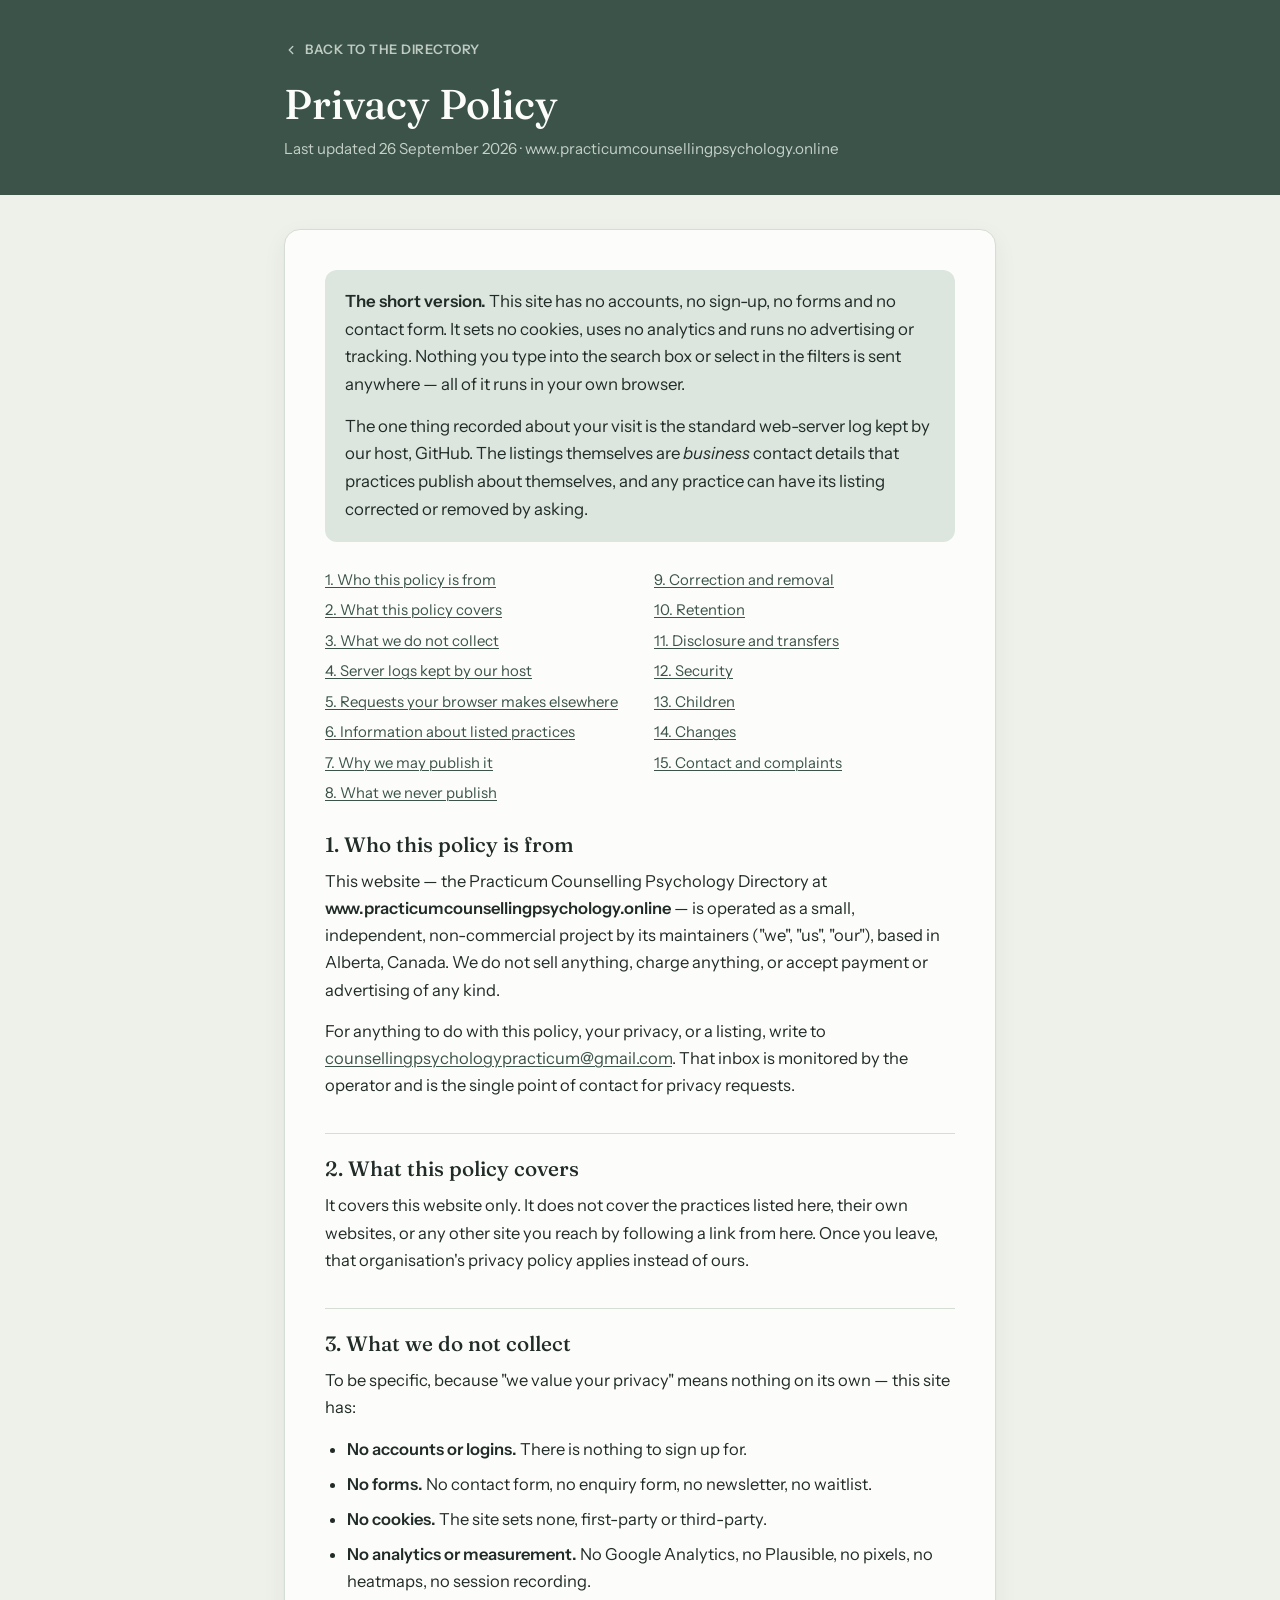
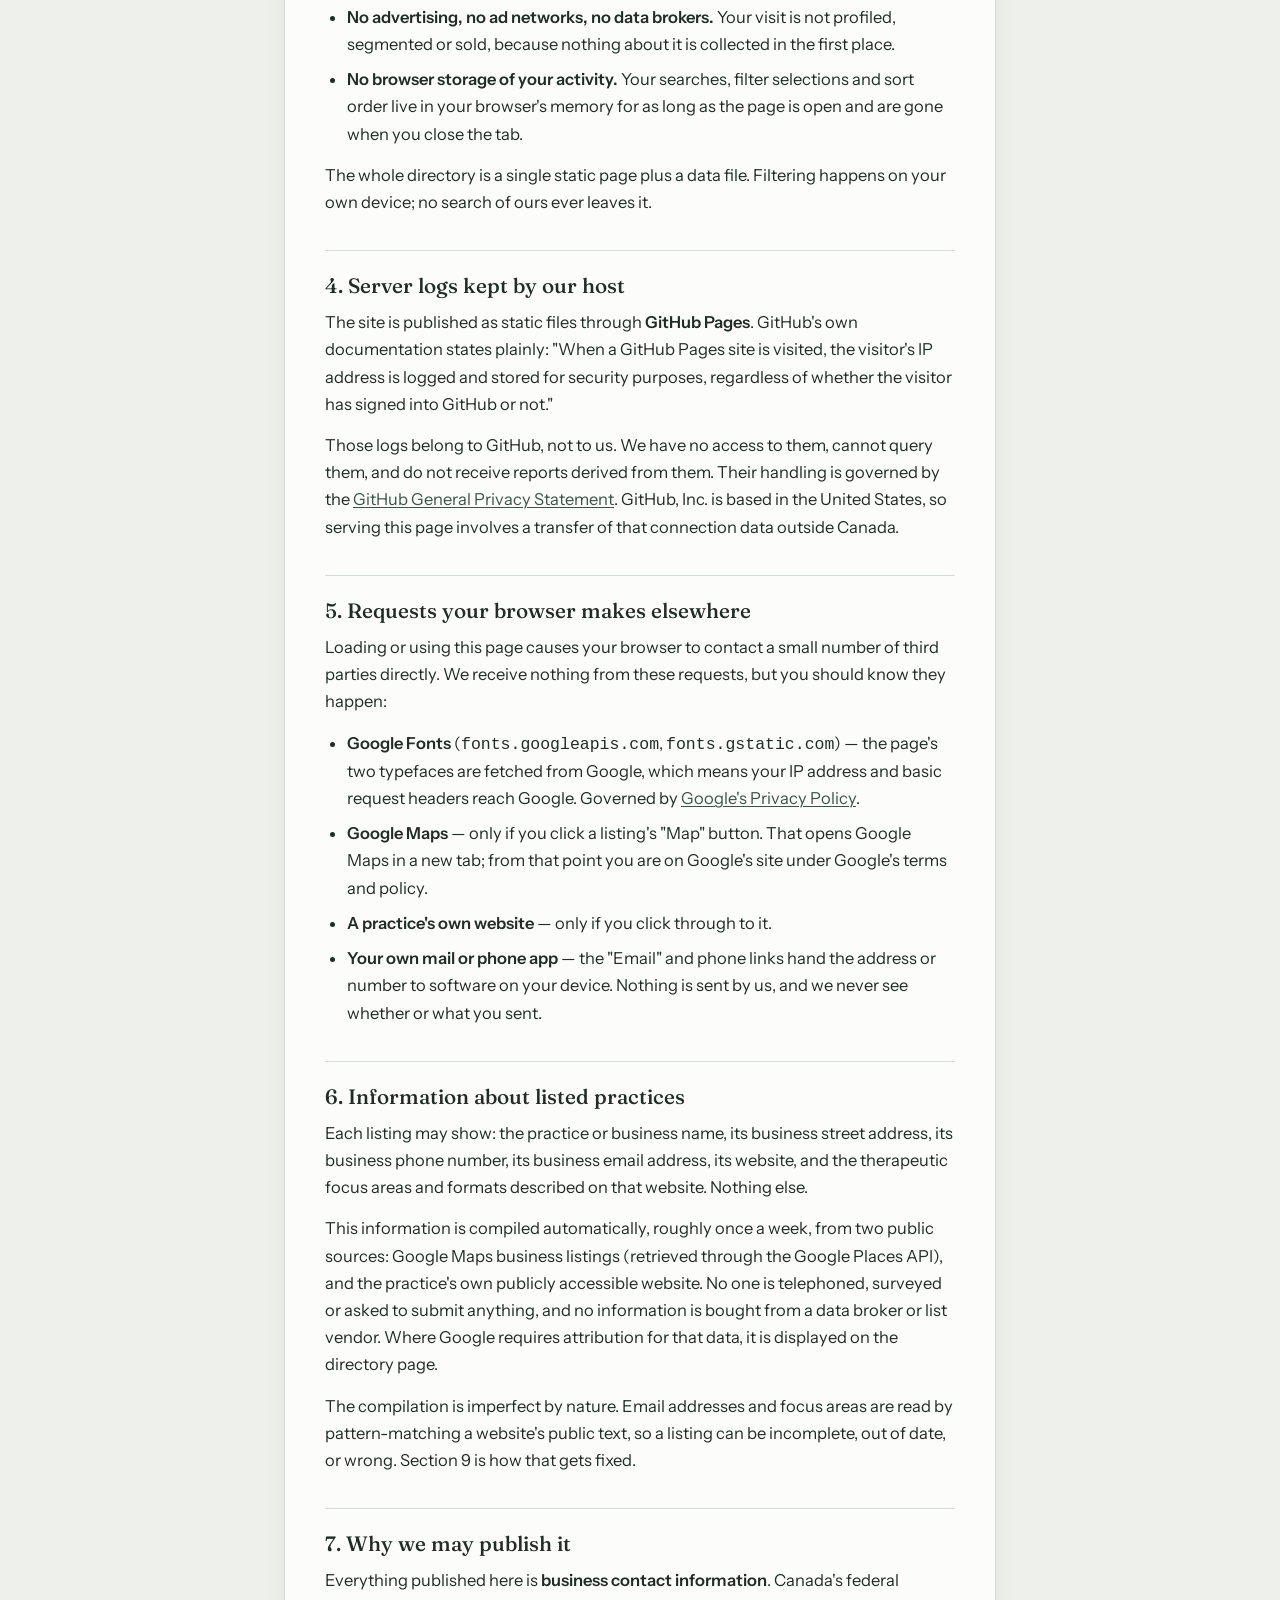
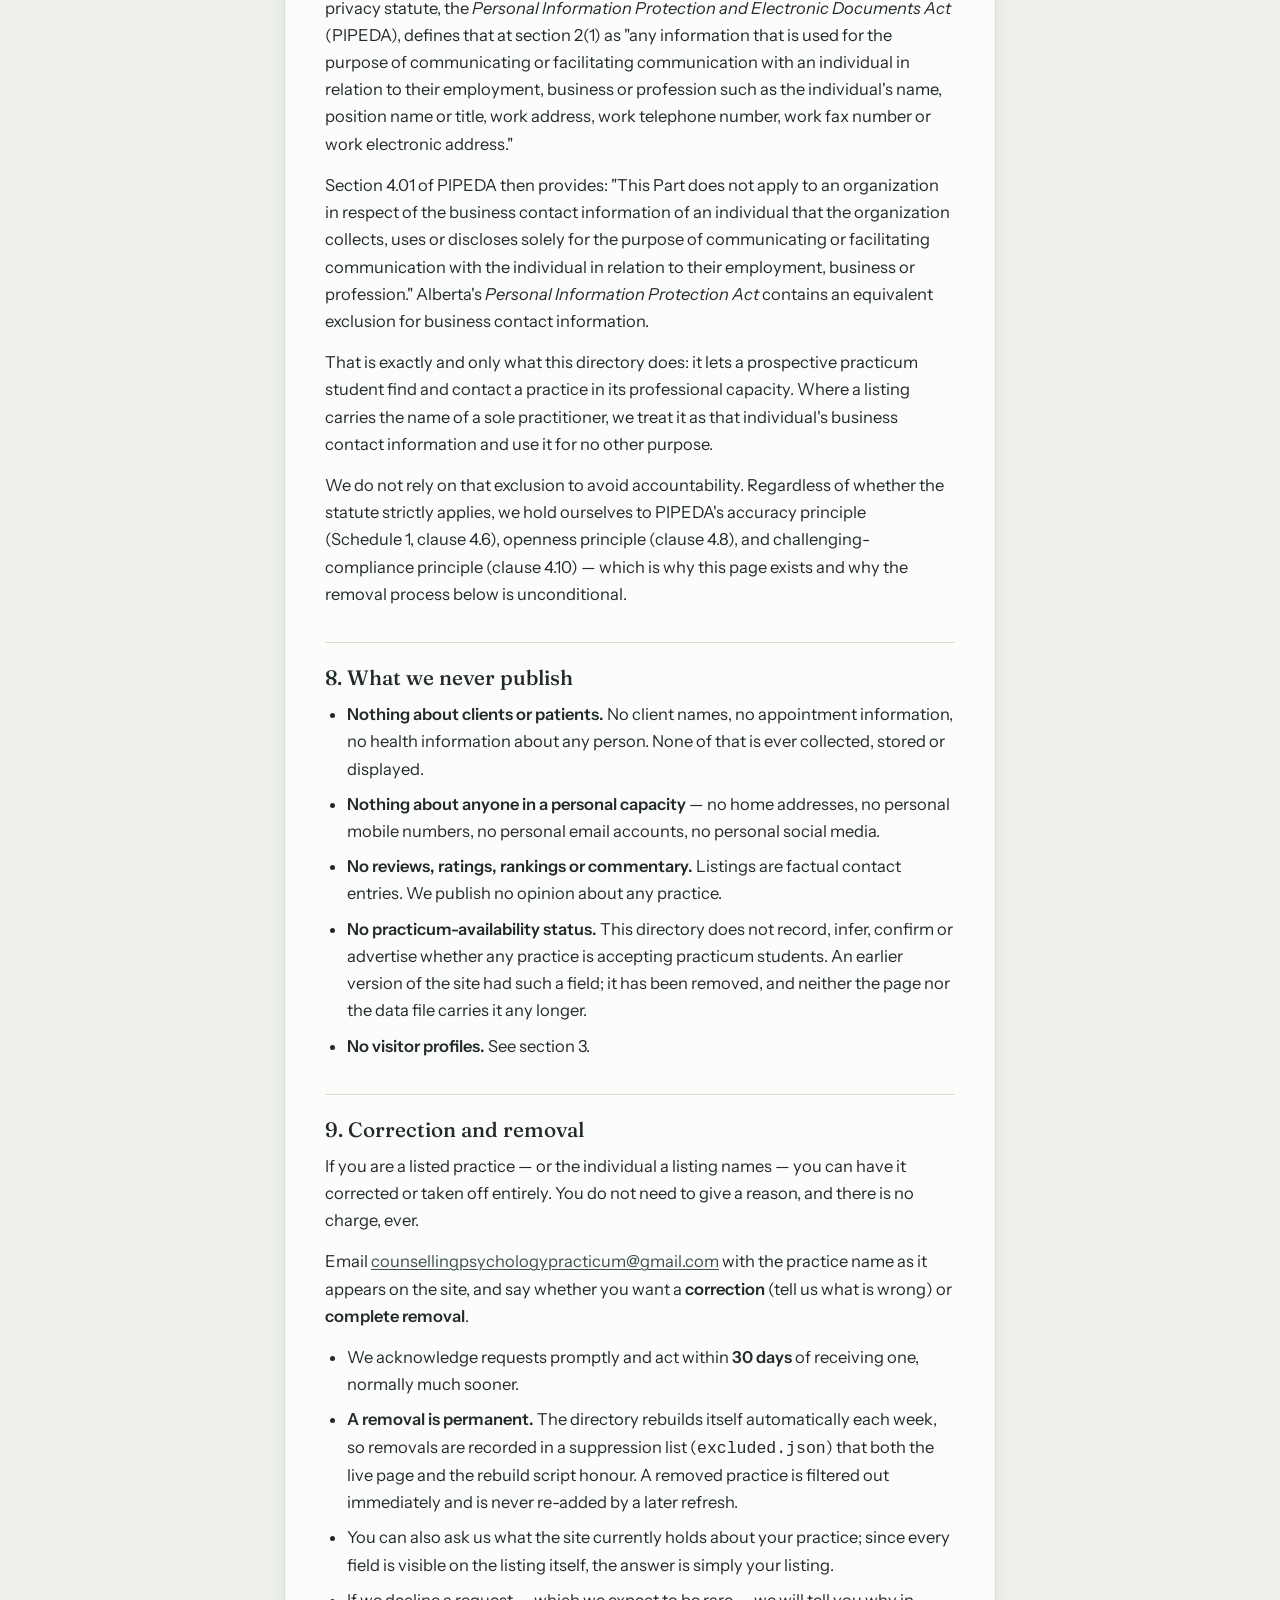
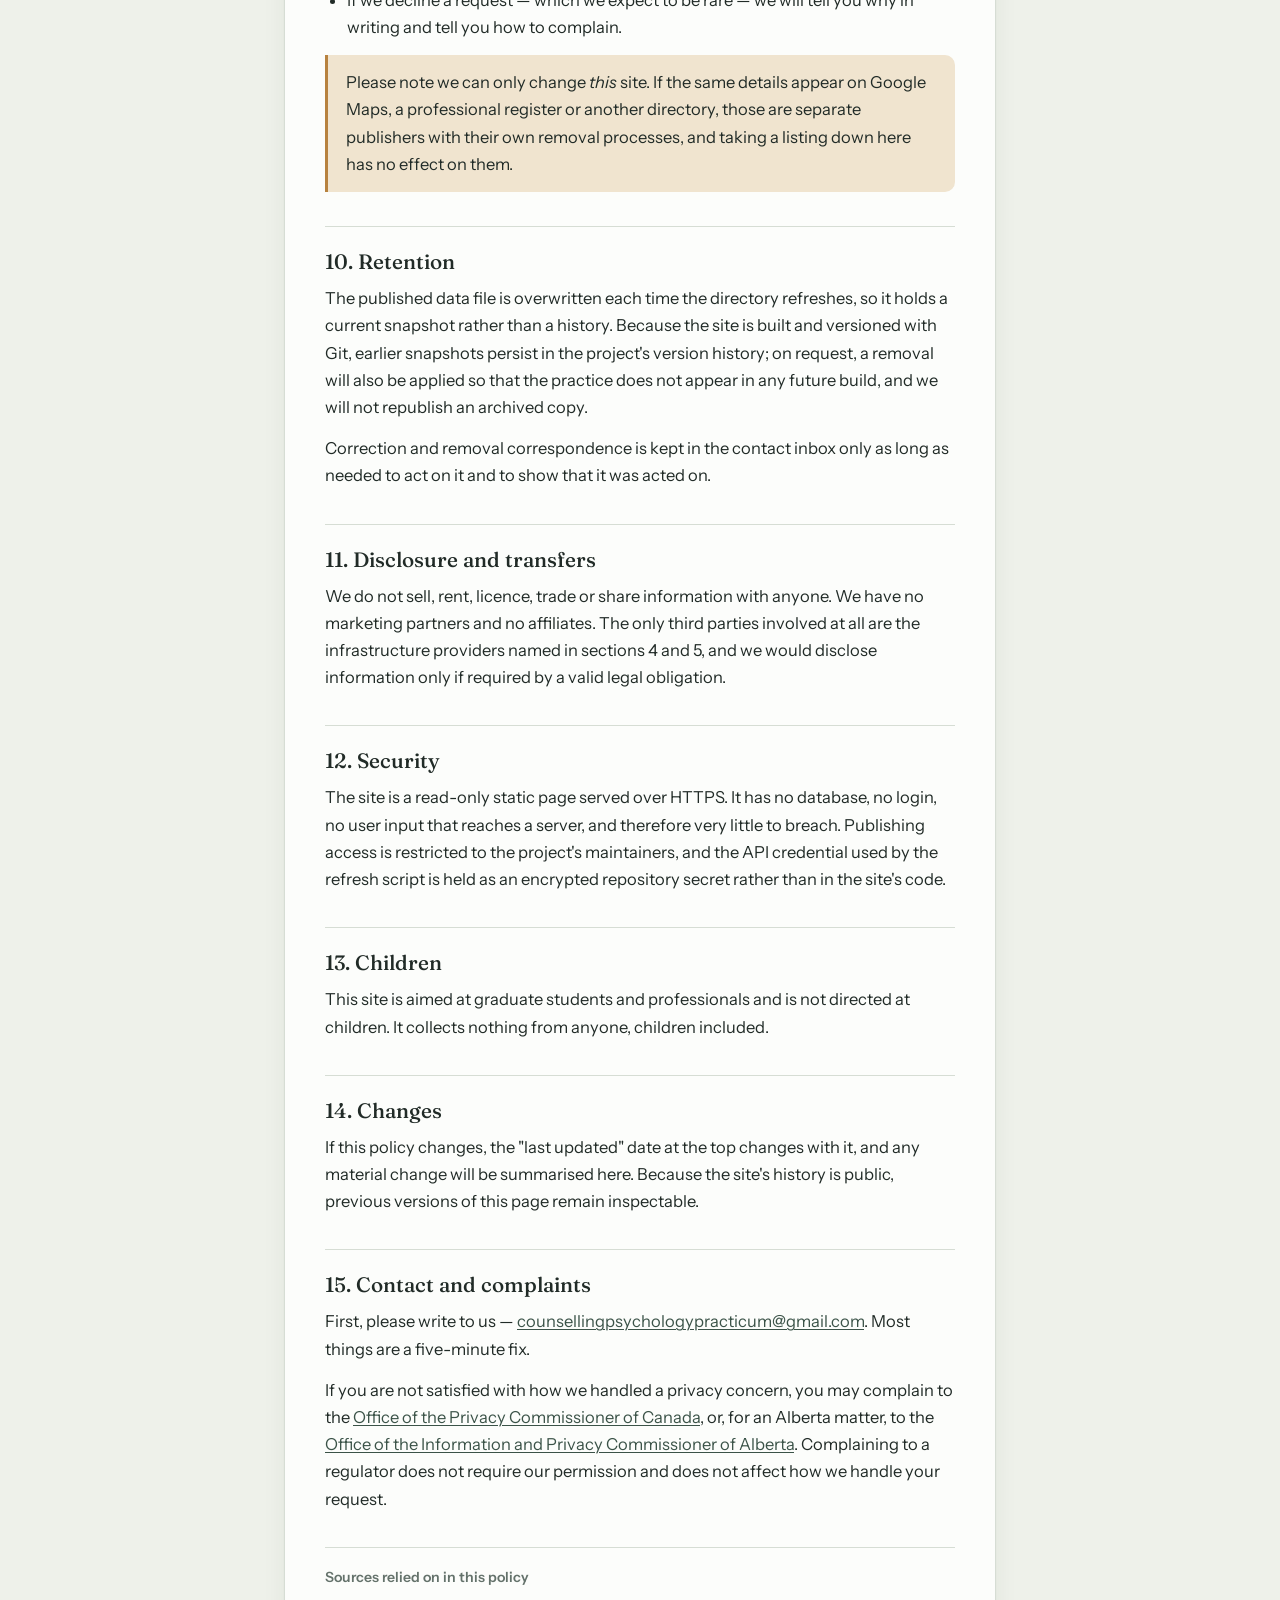
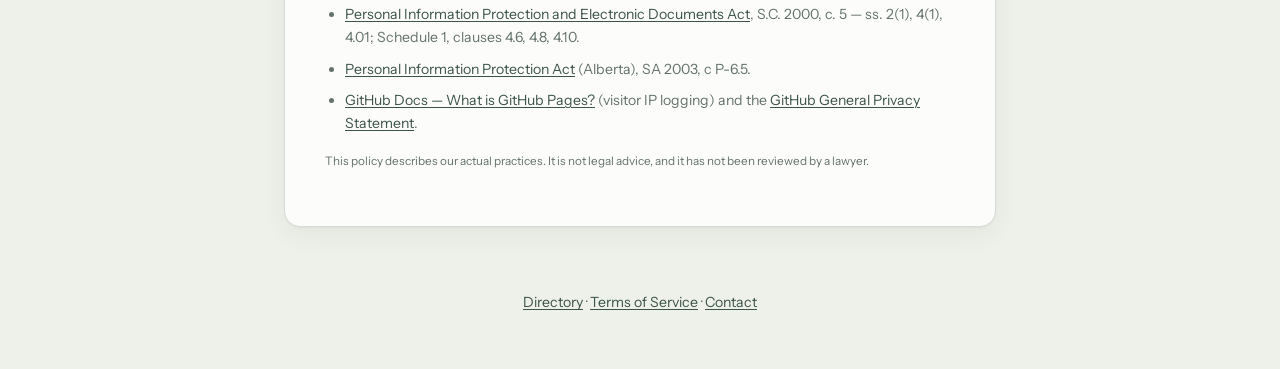
==== privacy.html @ 45e6b7b9 "Add Privacy Policy Covers what the site does not collect (no accounts, cookies, analytics or forms)," ====
<!DOCTYPE html>
<html lang="en">
<head>
<meta charset="UTF-8">
<meta name="viewport" content="width=device-width, initial-scale=1, viewport-fit=cover">
<meta name="theme-color" content="#3B5348">
<meta name="color-scheme" content="light">
<title>Privacy Policy — Practicum Counselling Psychology Directory</title>
<meta name="description" content="How the Practicum Counselling Psychology Directory handles visitor data and the business contact information it publishes.">
<link rel="icon" href="data:image/svg+xml,%3Csvg xmlns='http://www.w3.org/2000/svg' viewBox='0 0 64 64'%3E%3Crect width='64' height='64' rx='14' fill='%233B5348'/%3E%3Cpath d='M32 14s14 11.4 14 22a14 14 0 1 1-28 0c0-10.6 14-22 14-22Z' fill='%23DCE6DF'/%3E%3Ccircle cx='32' cy='36' r='5' fill='%233B5348'/%3E%3C/svg%3E">
<link rel="preconnect" href="https://fonts.googleapis.com">
<link rel="preconnect" href="https://fonts.gstatic.com" crossorigin>
<link href="https://fonts.googleapis.com/css2?family=Fraunces:opsz,wght@9..144,400;9..144,500&family=Instrument+Sans:wght@400;500;600&display=swap" rel="stylesheet">
<link rel="stylesheet" href="legal.css">
</head>
<body>

<header class="doc-head">
  <div class="wrap">
    <a class="back" href="index.html">
      <svg width="14" height="14" viewBox="0 0 24 24" fill="none" stroke="currentColor" stroke-width="2.4" stroke-linecap="round" stroke-linejoin="round"><polyline points="15 18 9 12 15 6"/></svg>
      Back to the directory
    </a>
    <h1>Privacy Policy</h1>
    <p class="sub">Last updated 26 September 2026 · www.practicumcounsellingpsychology.online</p>
  </div>
</header>

<main>
  <div class="wrap">
    <div class="card">

      <div class="lead">
        <p><strong>The short version.</strong> This site has no accounts, no sign-up, no forms and no contact form. It sets no cookies, uses no analytics and runs no advertising or tracking. Nothing you type into the search box or select in the filters is sent anywhere — all of it runs in your own browser.</p>
        <p>The one thing recorded about your visit is the standard web-server log kept by our host, GitHub. The listings themselves are <em>business</em> contact details that practices publish about themselves, and any practice can have its listing corrected or removed by asking.</p>
      </div>

      <ul class="toc">
        <li><a href="#who">1. Who this policy is from</a></li>
        <li><a href="#scope">2. What this policy covers</a></li>
        <li><a href="#novisitor">3. What we do not collect</a></li>
        <li><a href="#logs">4. Server logs kept by our host</a></li>
        <li><a href="#thirdparty">5. Requests your browser makes elsewhere</a></li>
        <li><a href="#listings">6. Information about listed practices</a></li>
        <li><a href="#basis">7. Why we may publish it</a></li>
        <li><a href="#notcollected">8. What we never publish</a></li>
        <li><a href="#correction">9. Correction and removal</a></li>
        <li><a href="#retention">10. Retention</a></li>
        <li><a href="#disclosure">11. Disclosure and transfers</a></li>
        <li><a href="#security">12. Security</a></li>
        <li><a href="#children">13. Children</a></li>
        <li><a href="#changes">14. Changes</a></li>
        <li><a href="#contact">15. Contact and complaints</a></li>
      </ul>

      <h2 id="who">1. Who this policy is from</h2>
      <p>This website — the Practicum Counselling Psychology Directory at <strong>www.practicumcounsellingpsychology.online</strong> — is operated as a small, independent, non-commercial project by its maintainers ("we", "us", "our"), based in Alberta, Canada. We do not sell anything, charge anything, or accept payment or advertising of any kind.</p>
      <p>For anything to do with this policy, your privacy, or a listing, write to <a href="mailto:counsellingpsychologypracticum@gmail.com">counsellingpsychologypracticum@gmail.com</a>. That inbox is monitored by the operator and is the single point of contact for privacy requests.</p>

      <h2 id="scope">2. What this policy covers</h2>
      <p>It covers this website only. It does not cover the practices listed here, their own websites, or any other site you reach by following a link from here. Once you leave, that organisation's privacy policy applies instead of ours.</p>

      <h2 id="novisitor">3. What we do not collect</h2>
      <p>To be specific, because "we value your privacy" means nothing on its own — this site has:</p>
      <ul>
        <li><strong>No accounts or logins.</strong> There is nothing to sign up for.</li>
        <li><strong>No forms.</strong> No contact form, no enquiry form, no newsletter, no waitlist.</li>
        <li><strong>No cookies.</strong> The site sets none, first-party or third-party.</li>
        <li><strong>No analytics or measurement.</strong> No Google Analytics, no Plausible, no pixels, no heatmaps, no session recording.</li>
        <li><strong>No advertising, no ad networks, no data brokers.</strong> Your visit is not profiled, segmented or sold, because nothing about it is collected in the first place.</li>
        <li><strong>No browser storage of your activity.</strong> Your searches, filter selections and sort order live in your browser's memory for as long as the page is open and are gone when you close the tab.</li>
      </ul>
      <p>The whole directory is a single static page plus a data file. Filtering happens on your own device; no search of ours ever leaves it.</p>

      <h2 id="logs">4. Server logs kept by our host</h2>
      <p>The site is published as static files through <strong>GitHub Pages</strong>. GitHub's own documentation states plainly: "When a GitHub Pages site is visited, the visitor's IP address is logged and stored for security purposes, regardless of whether the visitor has signed into GitHub or not."</p>
      <p>Those logs belong to GitHub, not to us. We have no access to them, cannot query them, and do not receive reports derived from them. Their handling is governed by the <a href="https://docs.github.com/en/site-policy/privacy-policies/github-general-privacy-statement" target="_blank" rel="noopener">GitHub General Privacy Statement</a>. GitHub, Inc. is based in the United States, so serving this page involves a transfer of that connection data outside Canada.</p>

      <h2 id="thirdparty">5. Requests your browser makes elsewhere</h2>
      <p>Loading or using this page causes your browser to contact a small number of third parties directly. We receive nothing from these requests, but you should know they happen:</p>
      <ul>
        <li><strong>Google Fonts</strong> (<code>fonts.googleapis.com</code>, <code>fonts.gstatic.com</code>) — the page's two typefaces are fetched from Google, which means your IP address and basic request headers reach Google. Governed by <a href="https://policies.google.com/privacy" target="_blank" rel="noopener">Google's Privacy Policy</a>.</li>
        <li><strong>Google Maps</strong> — only if you click a listing's "Map" button. That opens Google Maps in a new tab; from that point you are on Google's site under Google's terms and policy.</li>
        <li><strong>A practice's own website</strong> — only if you click through to it.</li>
        <li><strong>Your own mail or phone app</strong> — the "Email" and phone links hand the address or number to software on your device. Nothing is sent by us, and we never see whether or what you sent.</li>
      </ul>

      <h2 id="listings">6. Information about listed practices</h2>
      <p>Each listing may show: the practice or business name, its business street address, its business phone number, its business email address, its website, and the therapeutic focus areas and formats described on that website. Nothing else.</p>
      <p>This information is compiled automatically, roughly once a week, from two public sources: Google Maps business listings (retrieved through the Google Places API), and the practice's own publicly accessible website. No one is telephoned, surveyed or asked to submit anything, and no information is bought from a data broker or list vendor. Where Google requires attribution for that data, it is displayed on the directory page.</p>
      <p>The compilation is imperfect by nature. Email addresses and focus areas are read by pattern-matching a website's public text, so a listing can be incomplete, out of date, or wrong. Section&nbsp;9 is how that gets fixed.</p>

      <h2 id="basis">7. Why we may publish it</h2>
      <p>Everything published here is <strong>business contact information</strong>. Canada's federal privacy statute, the <em>Personal Information Protection and Electronic Documents Act</em> (PIPEDA), defines that at section&nbsp;2(1) as "any information that is used for the purpose of communicating or facilitating communication with an individual in relation to their employment, business or profession such as the individual's name, position name or title, work address, work telephone number, work fax number or work electronic address."</p>
      <p>Section&nbsp;4.01 of PIPEDA then provides: "This Part does not apply to an organization in respect of the business contact information of an individual that the organization collects, uses or discloses solely for the purpose of communicating or facilitating communication with the individual in relation to their employment, business or profession." Alberta's <em>Personal Information Protection Act</em> contains an equivalent exclusion for business contact information.</p>
      <p>That is exactly and only what this directory does: it lets a prospective practicum student find and contact a practice in its professional capacity. Where a listing carries the name of a sole practitioner, we treat it as that individual's business contact information and use it for no other purpose.</p>
      <p>We do not rely on that exclusion to avoid accountability. Regardless of whether the statute strictly applies, we hold ourselves to PIPEDA's accuracy principle (Schedule&nbsp;1, clause&nbsp;4.6), openness principle (clause&nbsp;4.8), and challenging-compliance principle (clause&nbsp;4.10) — which is why this page exists and why the removal process below is unconditional.</p>

      <h2 id="notcollected">8. What we never publish</h2>
      <ul>
        <li><strong>Nothing about clients or patients.</strong> No client names, no appointment information, no health information about any person. None of that is ever collected, stored or displayed.</li>
        <li><strong>Nothing about anyone in a personal capacity</strong> — no home addresses, no personal mobile numbers, no personal email accounts, no personal social media.</li>
        <li><strong>No reviews, ratings, rankings or commentary.</strong> Listings are factual contact entries. We publish no opinion about any practice.</li>
        <li><strong>No practicum-availability status.</strong> This directory does not record, infer, confirm or advertise whether any practice is accepting practicum students. An earlier version of the site had such a field; it has been removed, and neither the page nor the data file carries it any longer.</li>
        <li><strong>No visitor profiles.</strong> See section&nbsp;3.</li>
      </ul>

      <h2 id="correction">9. Correction and removal</h2>
      <p>If you are a listed practice — or the individual a listing names — you can have it corrected or taken off entirely. You do not need to give a reason, and there is no charge, ever.</p>
      <p>Email <a href="mailto:counsellingpsychologypracticum@gmail.com">counsellingpsychologypracticum@gmail.com</a> with the practice name as it appears on the site, and say whether you want a <strong>correction</strong> (tell us what is wrong) or <strong>complete removal</strong>.</p>
      <ul>
        <li>We acknowledge requests promptly and act within <strong>30 days</strong> of receiving one, normally much sooner.</li>
        <li><strong>A removal is permanent.</strong> The directory rebuilds itself automatically each week, so removals are recorded in a suppression list (<code>excluded.json</code>) that both the live page and the rebuild script honour. A removed practice is filtered out immediately and is never re-added by a later refresh.</li>
        <li>You can also ask us what the site currently holds about your practice; since every field is visible on the listing itself, the answer is simply your listing.</li>
        <li>If we decline a request — which we expect to be rare — we will tell you why in writing and tell you how to complain.</li>
      </ul>
      <div class="note">
        <p>Please note we can only change <em>this</em> site. If the same details appear on Google Maps, a professional register or another directory, those are separate publishers with their own removal processes, and taking a listing down here has no effect on them.</p>
      </div>

      <h2 id="retention">10. Retention</h2>
      <p>The published data file is overwritten each time the directory refreshes, so it holds a current snapshot rather than a history. Because the site is built and versioned with Git, earlier snapshots persist in the project's version history; on request, a removal will also be applied so that the practice does not appear in any future build, and we will not republish an archived copy.</p>
      <p>Correction and removal correspondence is kept in the contact inbox only as long as needed to act on it and to show that it was acted on.</p>

      <h2 id="disclosure">11. Disclosure and transfers</h2>
      <p>We do not sell, rent, licence, trade or share information with anyone. We have no marketing partners and no affiliates. The only third parties involved at all are the infrastructure providers named in sections&nbsp;4 and&nbsp;5, and we would disclose information only if required by a valid legal obligation.</p>

      <h2 id="security">12. Security</h2>
      <p>The site is a read-only static page served over HTTPS. It has no database, no login, no user input that reaches a server, and therefore very little to breach. Publishing access is restricted to the project's maintainers, and the API credential used by the refresh script is held as an encrypted repository secret rather than in the site's code.</p>

      <h2 id="children">13. Children</h2>
      <p>This site is aimed at graduate students and professionals and is not directed at children. It collects nothing from anyone, children included.</p>

      <h2 id="changes">14. Changes</h2>
      <p>If this policy changes, the "last updated" date at the top changes with it, and any material change will be summarised here. Because the site's history is public, previous versions of this page remain inspectable.</p>

      <h2 id="contact">15. Contact and complaints</h2>
      <p>First, please write to us — <a href="mailto:counsellingpsychologypracticum@gmail.com">counsellingpsychologypracticum@gmail.com</a>. Most things are a five-minute fix.</p>
      <p>If you are not satisfied with how we handled a privacy concern, you may complain to the <a href="https://www.priv.gc.ca/en/report-a-concern/" target="_blank" rel="noopener">Office of the Privacy Commissioner of Canada</a>, or, for an Alberta matter, to the <a href="https://oipc.ab.ca/" target="_blank" rel="noopener">Office of the Information and Privacy Commissioner of Alberta</a>. Complaining to a regulator does not require our permission and does not affect how we handle your request.</p>

      <div class="cite">
        <p><strong>Sources relied on in this policy</strong></p>
        <ul>
          <li><a href="https://laws-lois.justice.gc.ca/eng/acts/P-8.6/FullText.html" target="_blank" rel="noopener">Personal Information Protection and Electronic Documents Act</a>, S.C. 2000, c. 5 — ss. 2(1), 4(1), 4.01; Schedule 1, clauses 4.6, 4.8, 4.10.</li>
          <li><a href="https://www.alberta.ca/personal-information-protection-act" target="_blank" rel="noopener">Personal Information Protection Act</a> (Alberta), SA 2003, c P-6.5.</li>
          <li><a href="https://docs.github.com/en/pages/getting-started-with-github-pages/what-is-github-pages" target="_blank" rel="noopener">GitHub Docs — What is GitHub Pages?</a> (visitor IP logging) and the <a href="https://docs.github.com/en/site-policy/privacy-policies/github-general-privacy-statement" target="_blank" rel="noopener">GitHub General Privacy Statement</a>.</li>
        </ul>
        <p><small>This policy describes our actual practices. It is not legal advice, and it has not been reviewed by a lawyer.</small></p>
      </div>

    </div>
  </div>
</main>

<footer class="doc-foot">
  <div class="wrap">
    <a href="index.html">Directory</a> · <a href="terms.html">Terms of Service</a> · <a href="mailto:counsellingpsychologypracticum@gmail.com">Contact</a>
  </div>
</footer>

</body>
</html>
---- legal.css ----
/* Shared styling for the Privacy Policy and Terms of Service pages.
   Palette and type are lifted from index.html so the legal pages read as
   part of the same site. */
:root{
  --paper:#EEF1EA;
  --card:#FCFDFB;
  --ink:#212B27;
  --muted:#64726B;
  --sage:#4E6B5E;
  --sage-deep:#3B5348;
  --sage-soft:#DCE6DF;
  --honey:#B7823F;
  --honey-soft:#F0E4CF;
  --line:#D6DDD4;
  --shadow:0 1px 2px rgba(33,43,39,.04), 0 8px 24px rgba(33,43,39,.06);
}
*{box-sizing:border-box;}
html{-webkit-text-size-adjust:100%;}
body{
  margin:0;
  background:var(--paper);
  color:var(--ink);
  font-family:"Instrument Sans",system-ui,-apple-system,sans-serif;
  font-size:16.5px;
  line-height:1.65;
  -webkit-font-smoothing:antialiased;
}
.wrap{max-width:760px;margin:0 auto;padding:0 24px;}

header.doc-head{
  background:var(--sage-deep);
  color:var(--sage-soft);
  padding:38px 0 34px;
}
header.doc-head .back{
  display:inline-flex;align-items:center;gap:7px;
  color:var(--sage-soft);text-decoration:none;
  font-size:.82rem;font-weight:600;letter-spacing:.04em;text-transform:uppercase;
  opacity:.82;
}
header.doc-head .back:hover{opacity:1;}
header.doc-head h1{
  font-family:"Fraunces",Georgia,serif;
  font-weight:500;
  font-size:clamp(1.9rem,5vw,2.6rem);
  line-height:1.12;
  margin:16px 0 8px;
  color:#FCFDFB;
}
header.doc-head .sub{margin:0;font-size:.95rem;opacity:.85;}

main{padding:34px 0 64px;}
.card{
  background:var(--card);
  border:1px solid var(--line);
  border-radius:16px;
  box-shadow:var(--shadow);
  padding:clamp(22px,4vw,40px);
}

h2{
  font-family:"Fraunces",Georgia,serif;
  font-weight:500;
  font-size:1.3rem;
  line-height:1.25;
  margin:34px 0 10px;
  padding-top:22px;
  border-top:1px solid var(--line);
}
h2:first-of-type{margin-top:6px;padding-top:0;border-top:0;}
h3{font-size:1rem;margin:22px 0 6px;color:var(--sage-deep);}
p{margin:0 0 14px;}
ul{margin:0 0 14px;padding-left:22px;}
li{margin:0 0 8px;}
a{color:var(--sage-deep);text-decoration:underline;text-decoration-thickness:1px;text-underline-offset:2px;}
a:hover{color:var(--honey);}
strong{font-weight:600;}
small{color:var(--muted);}

.lead{
  font-size:1.05rem;
  background:var(--sage-soft);
  border-radius:12px;
  padding:18px 20px;
  margin:0 0 26px;
}
.lead p:last-child{margin-bottom:0;}

.note{
  border-left:3px solid var(--honey);
  background:var(--honey-soft);
  border-radius:0 10px 10px 0;
  padding:14px 18px;
  margin:0 0 18px;
}
.note p:last-child{margin-bottom:0;}

.fill{
  background:#FFE9A8;
  border-bottom:2px solid var(--honey);
  padding:0 3px;
  font-weight:600;
  white-space:nowrap;
}

.toc{margin:0 0 26px;padding:0;list-style:none;columns:2;column-gap:28px;font-size:.93rem;}
.toc li{margin:0 0 6px;break-inside:avoid;}
@media (max-width:560px){ .toc{columns:1;} }

.cite{
  font-size:.88rem;
  color:var(--muted);
  border-top:1px solid var(--line);
  margin-top:34px;
  padding-top:18px;
}
.cite ul{padding-left:20px;}

footer.doc-foot{
  padding:0 0 56px;
  font-size:.88rem;
  color:var(--muted);
  text-align:center;
}
footer.doc-foot a{color:var(--sage-deep);}
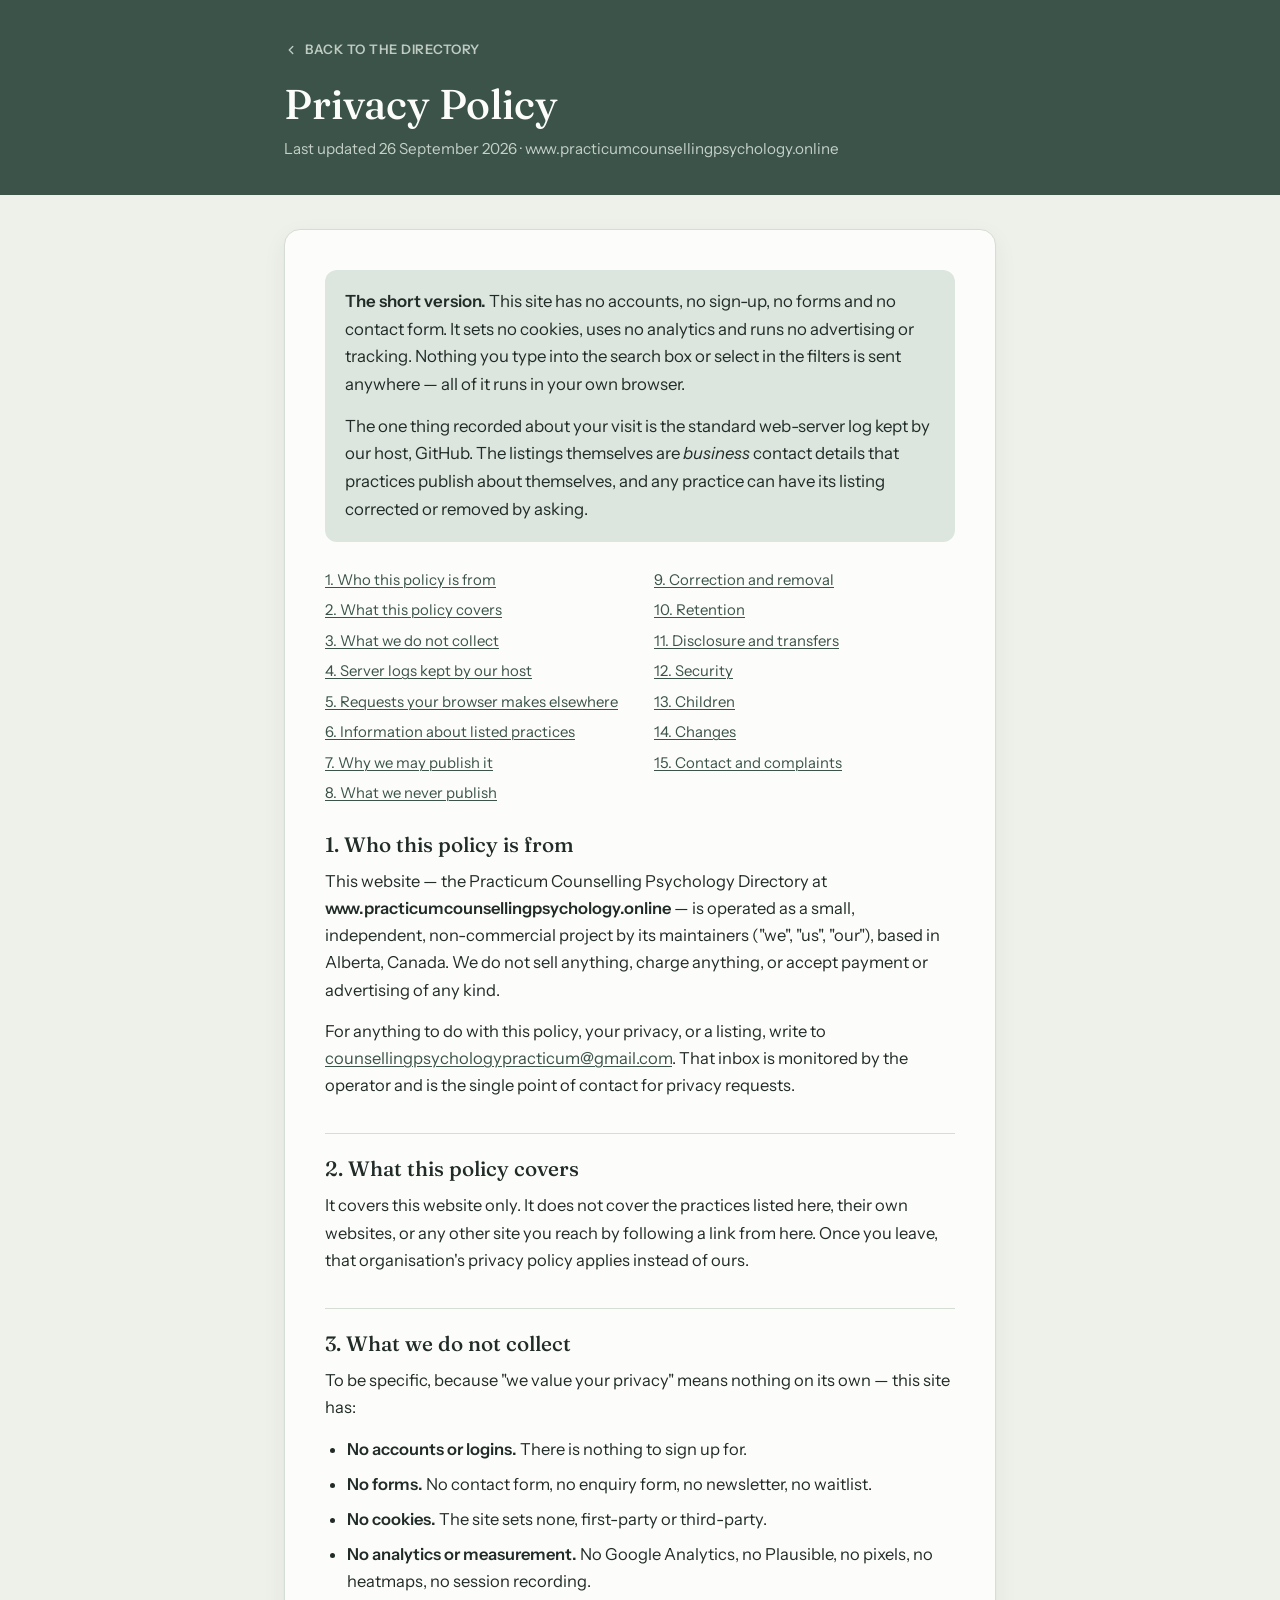
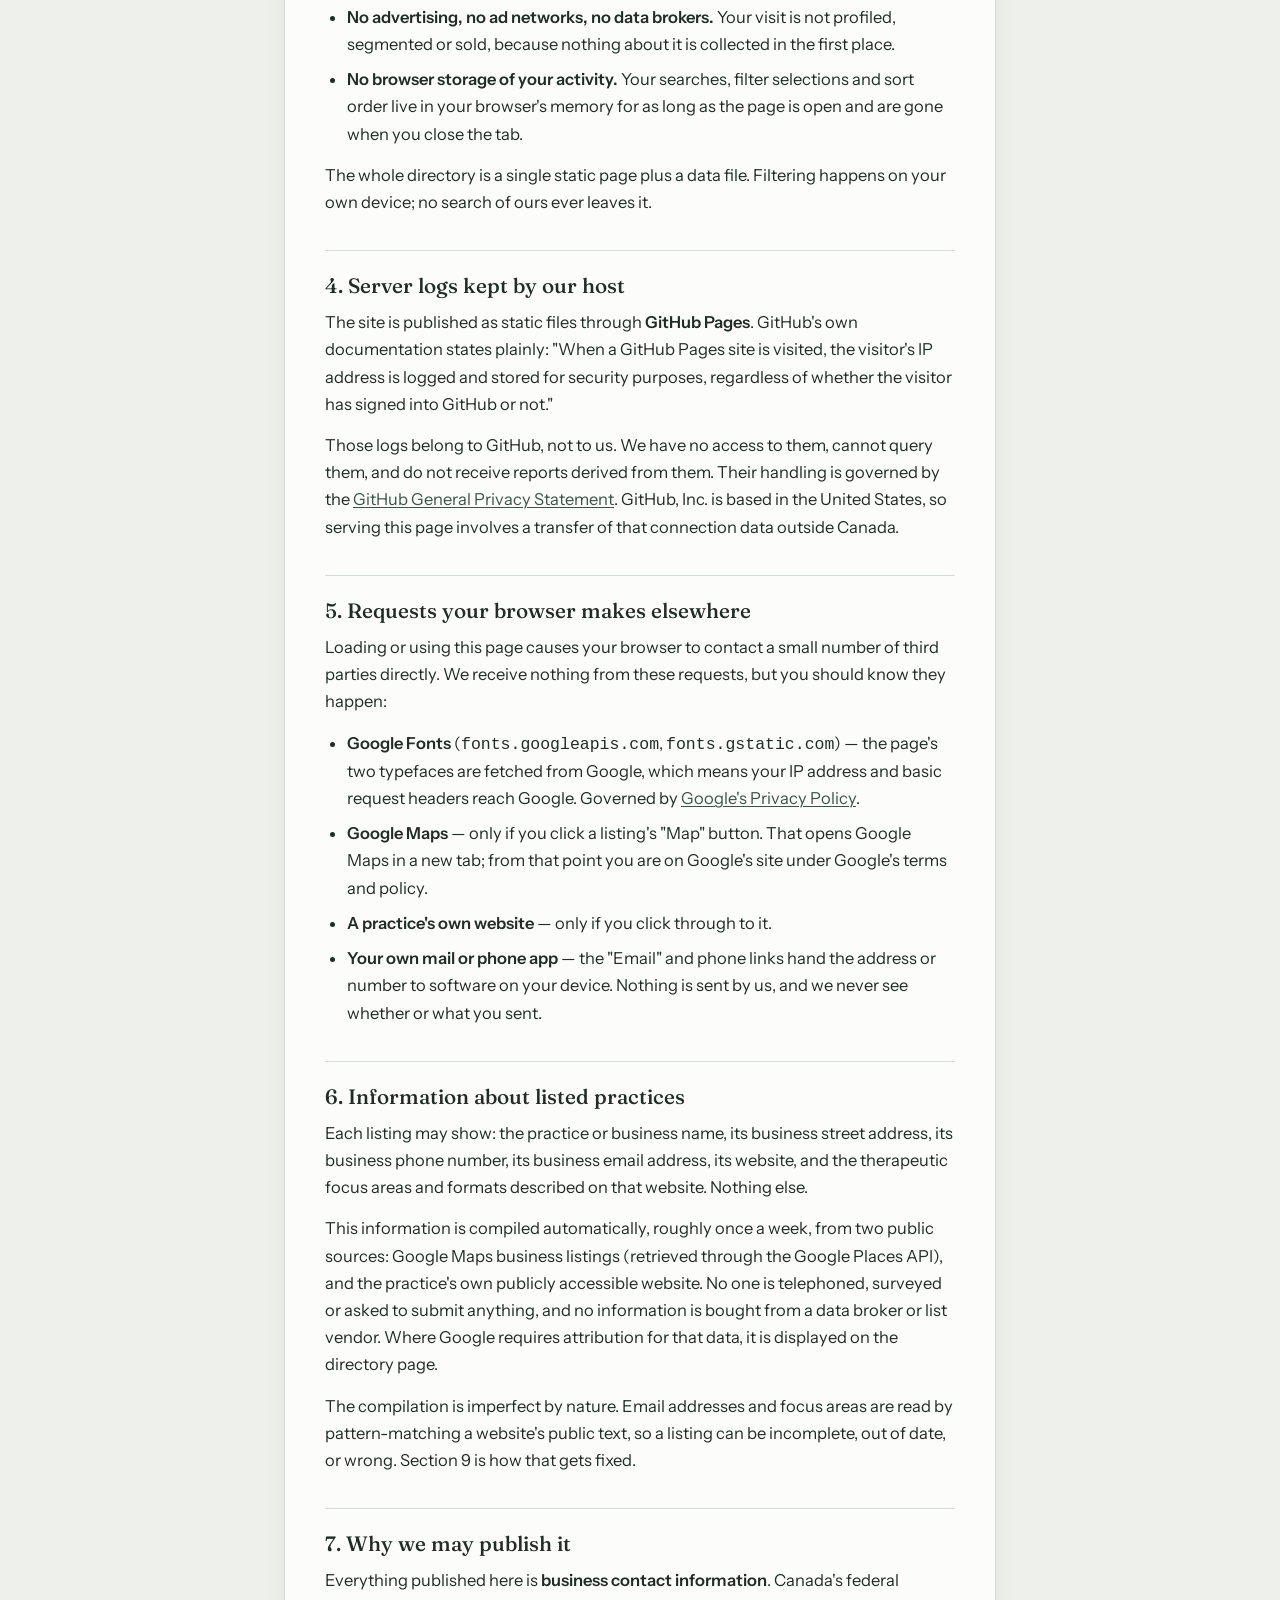
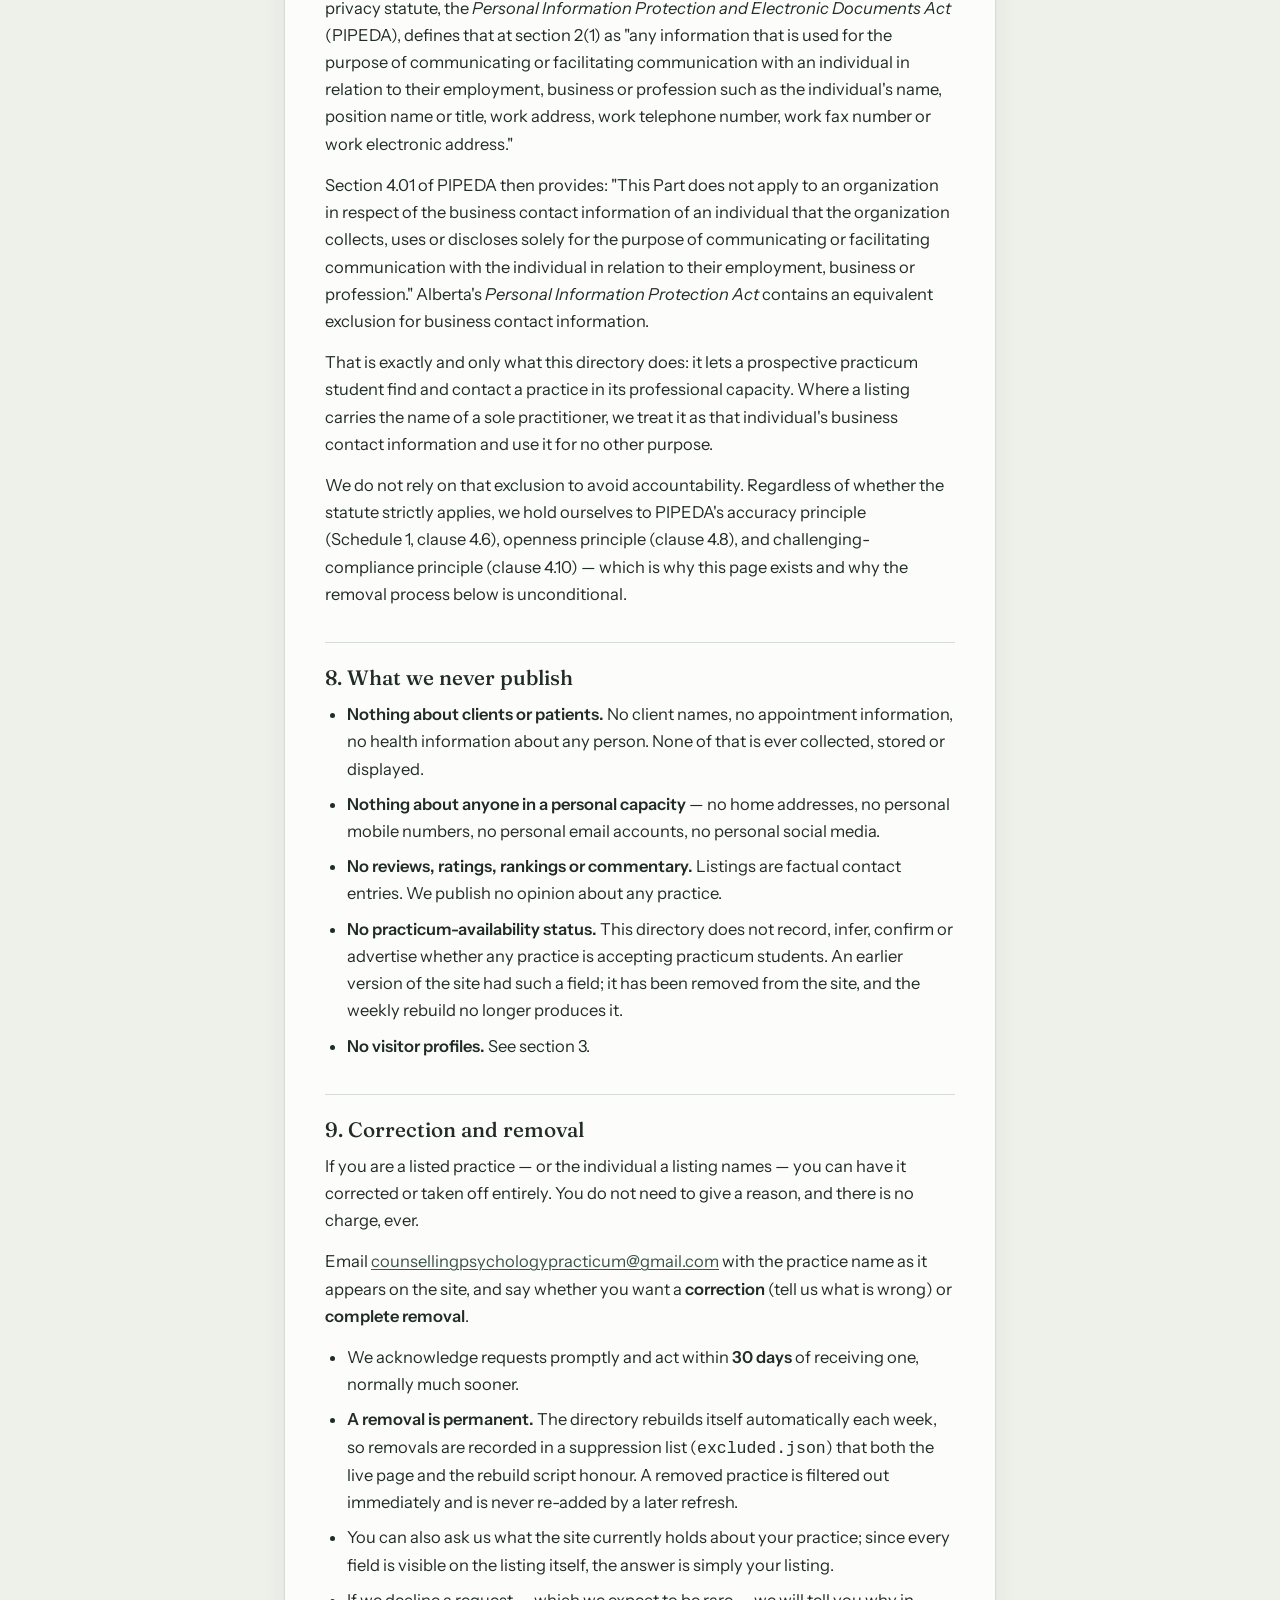
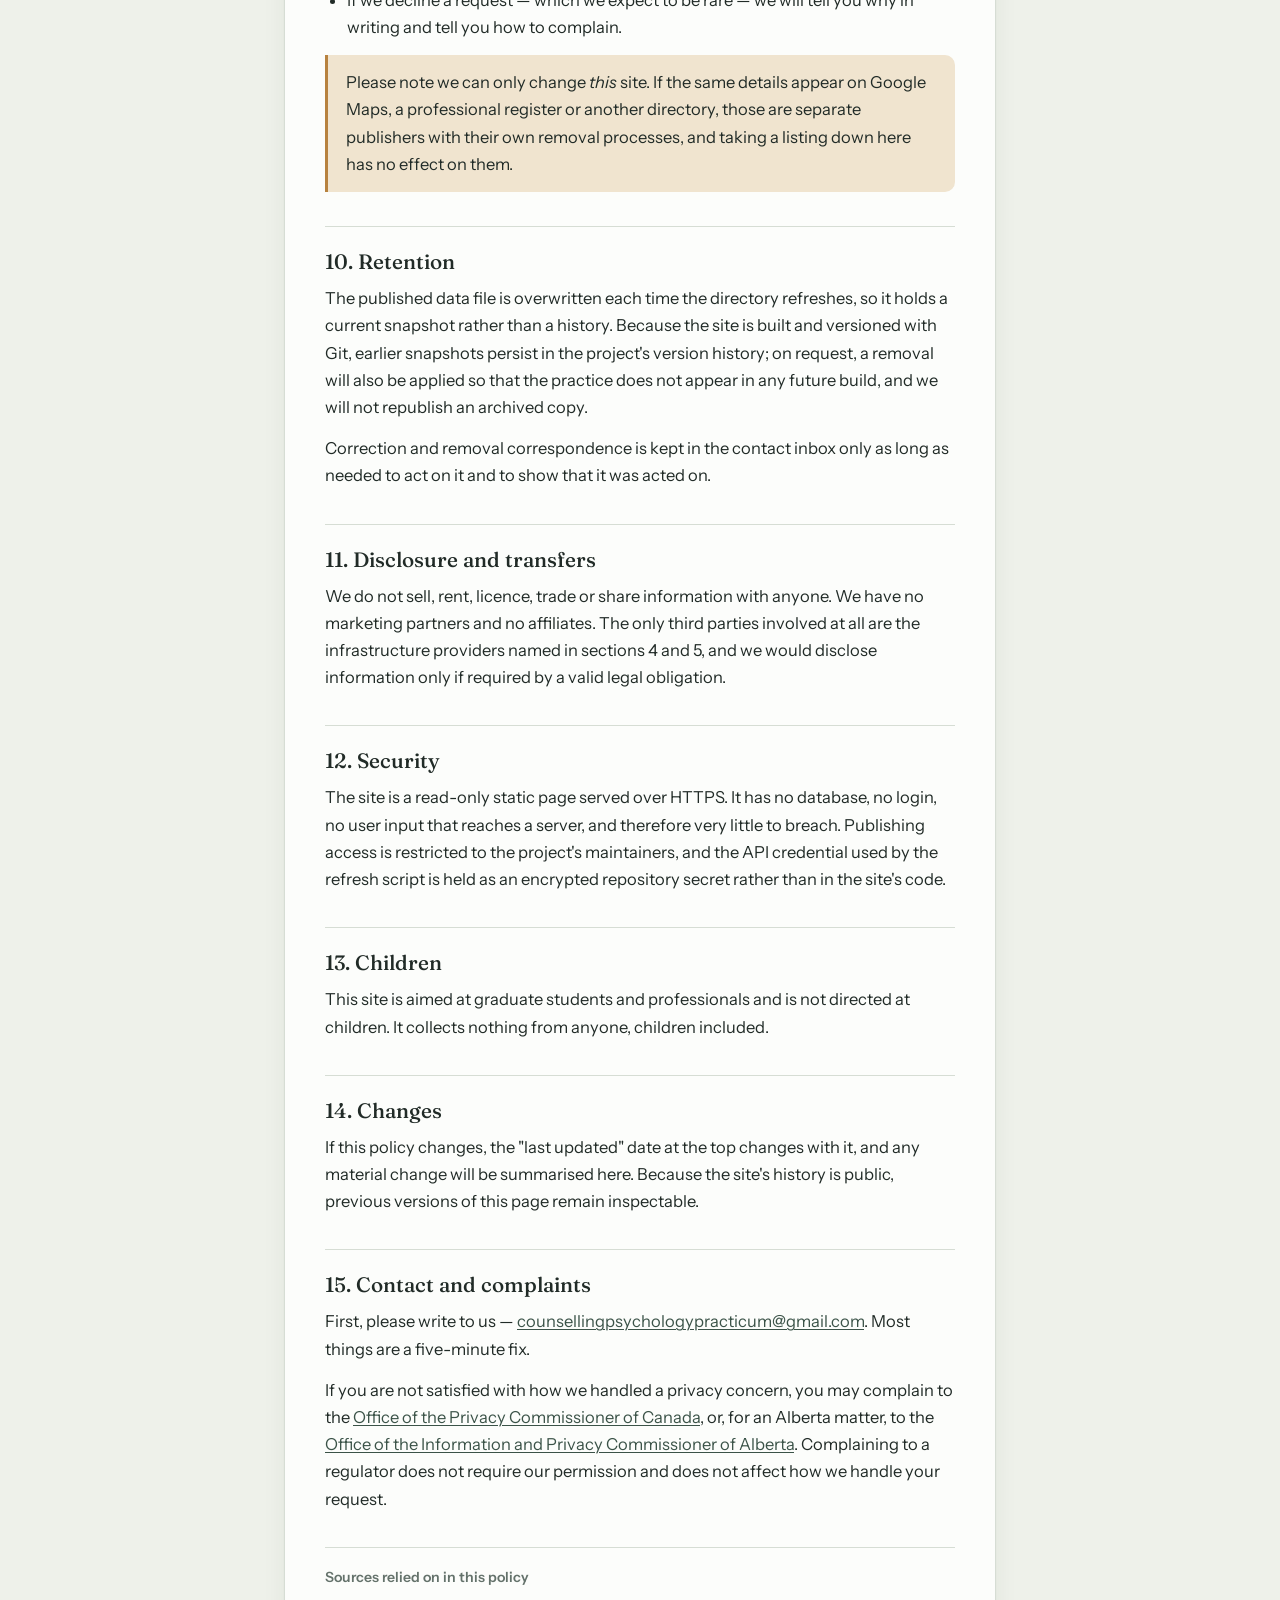
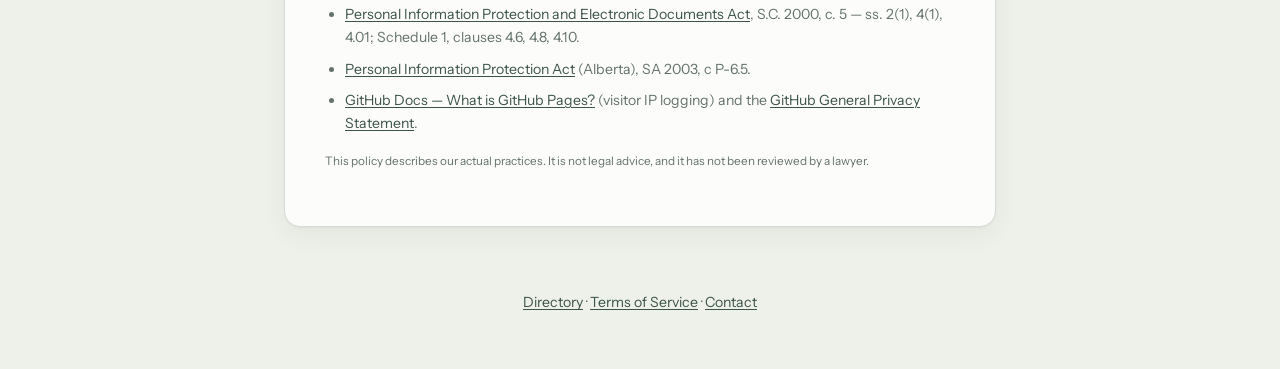
==== commit 7b628c1a: "Correct the availability-field claim in the Privacy Policy The published data.json still carries an " ====
--- a/privacy.html
+++ b/privacy.html
@@ -101,7 +101,7 @@
         <li><strong>Nothing about clients or patients.</strong> No client names, no appointment information, no health information about any person. None of that is ever collected, stored or displayed.</li>
         <li><strong>Nothing about anyone in a personal capacity</strong> — no home addresses, no personal mobile numbers, no personal email accounts, no personal social media.</li>
         <li><strong>No reviews, ratings, rankings or commentary.</strong> Listings are factual contact entries. We publish no opinion about any practice.</li>
-        <li><strong>No practicum-availability status.</strong> This directory does not record, infer, confirm or advertise whether any practice is accepting practicum students. An earlier version of the site had such a field; it has been removed, and neither the page nor the data file carries it any longer.</li>
+        <li><strong>No practicum-availability status.</strong> This directory does not record, infer, confirm or advertise whether any practice is accepting practicum students. An earlier version of the site had such a field; it has been removed from the site, and the weekly rebuild no longer produces it.</li>
         <li><strong>No visitor profiles.</strong> See section&nbsp;3.</li>
       </ul>
 
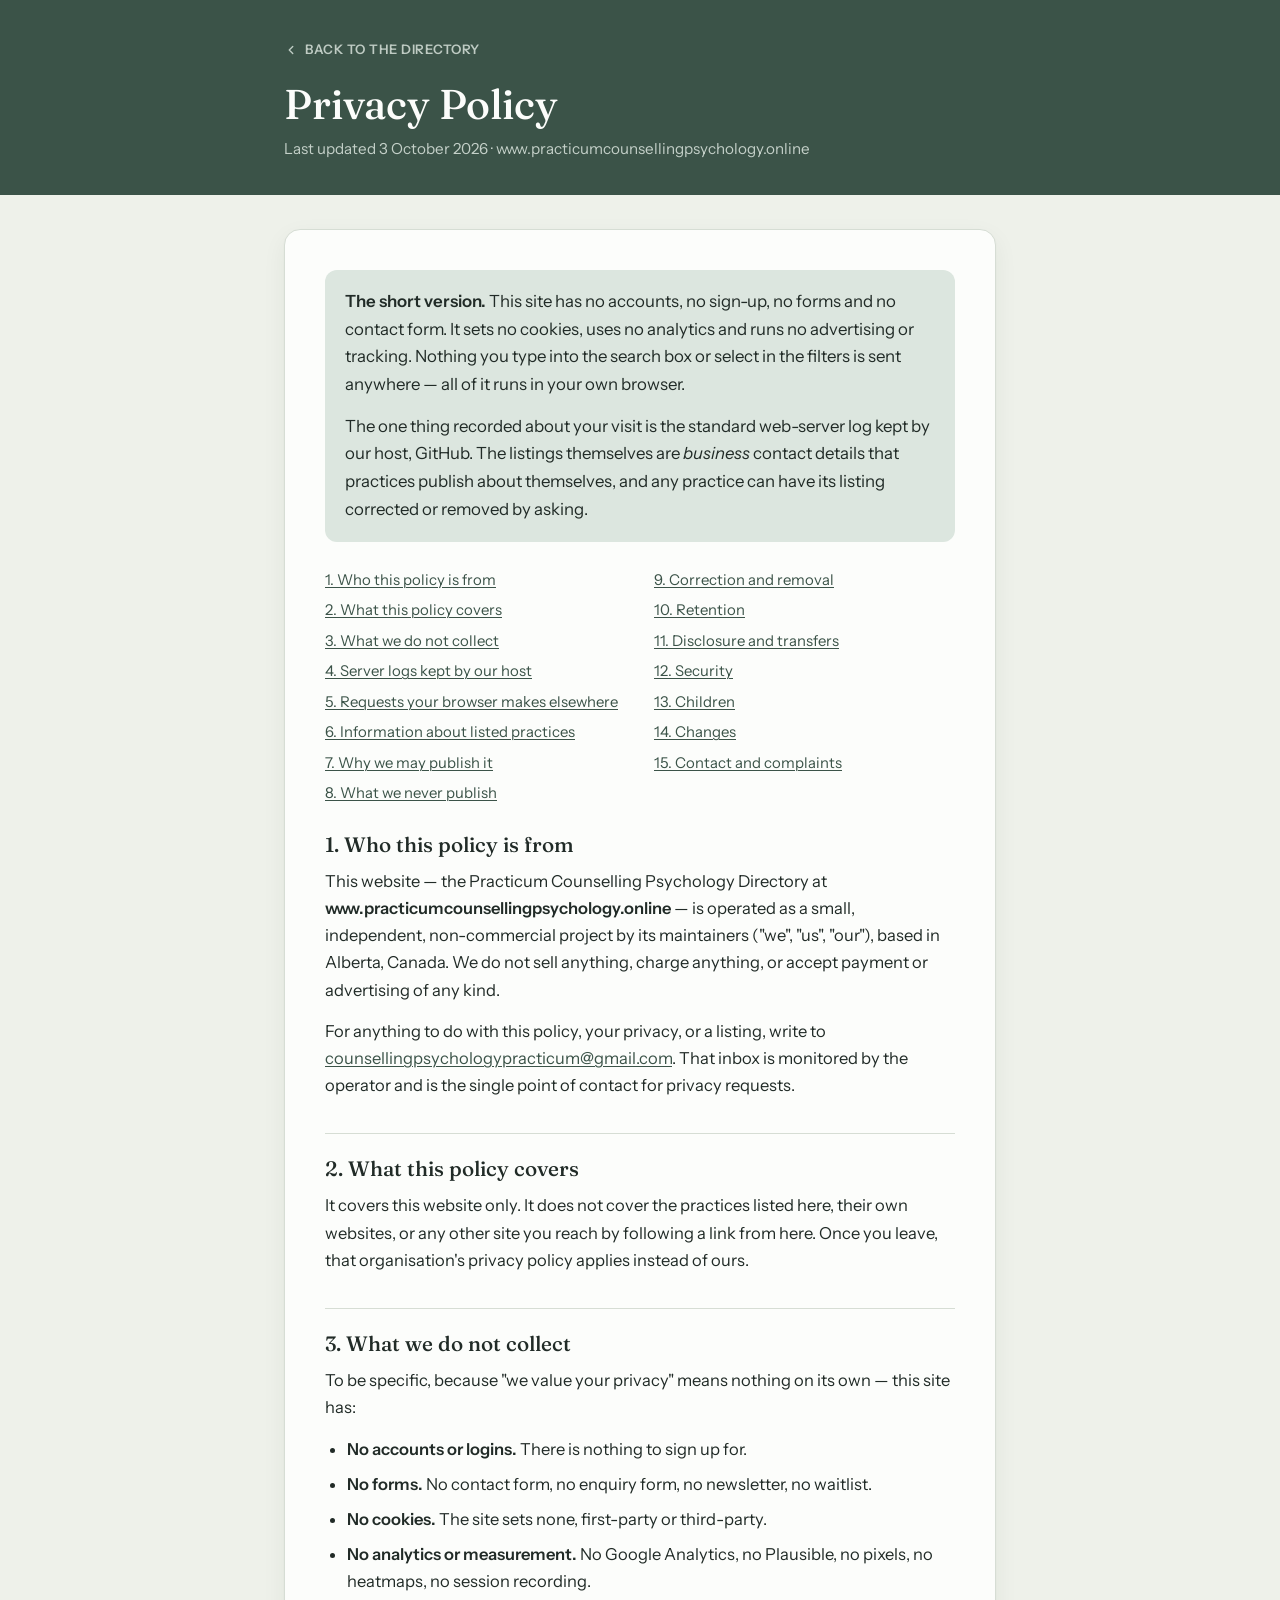
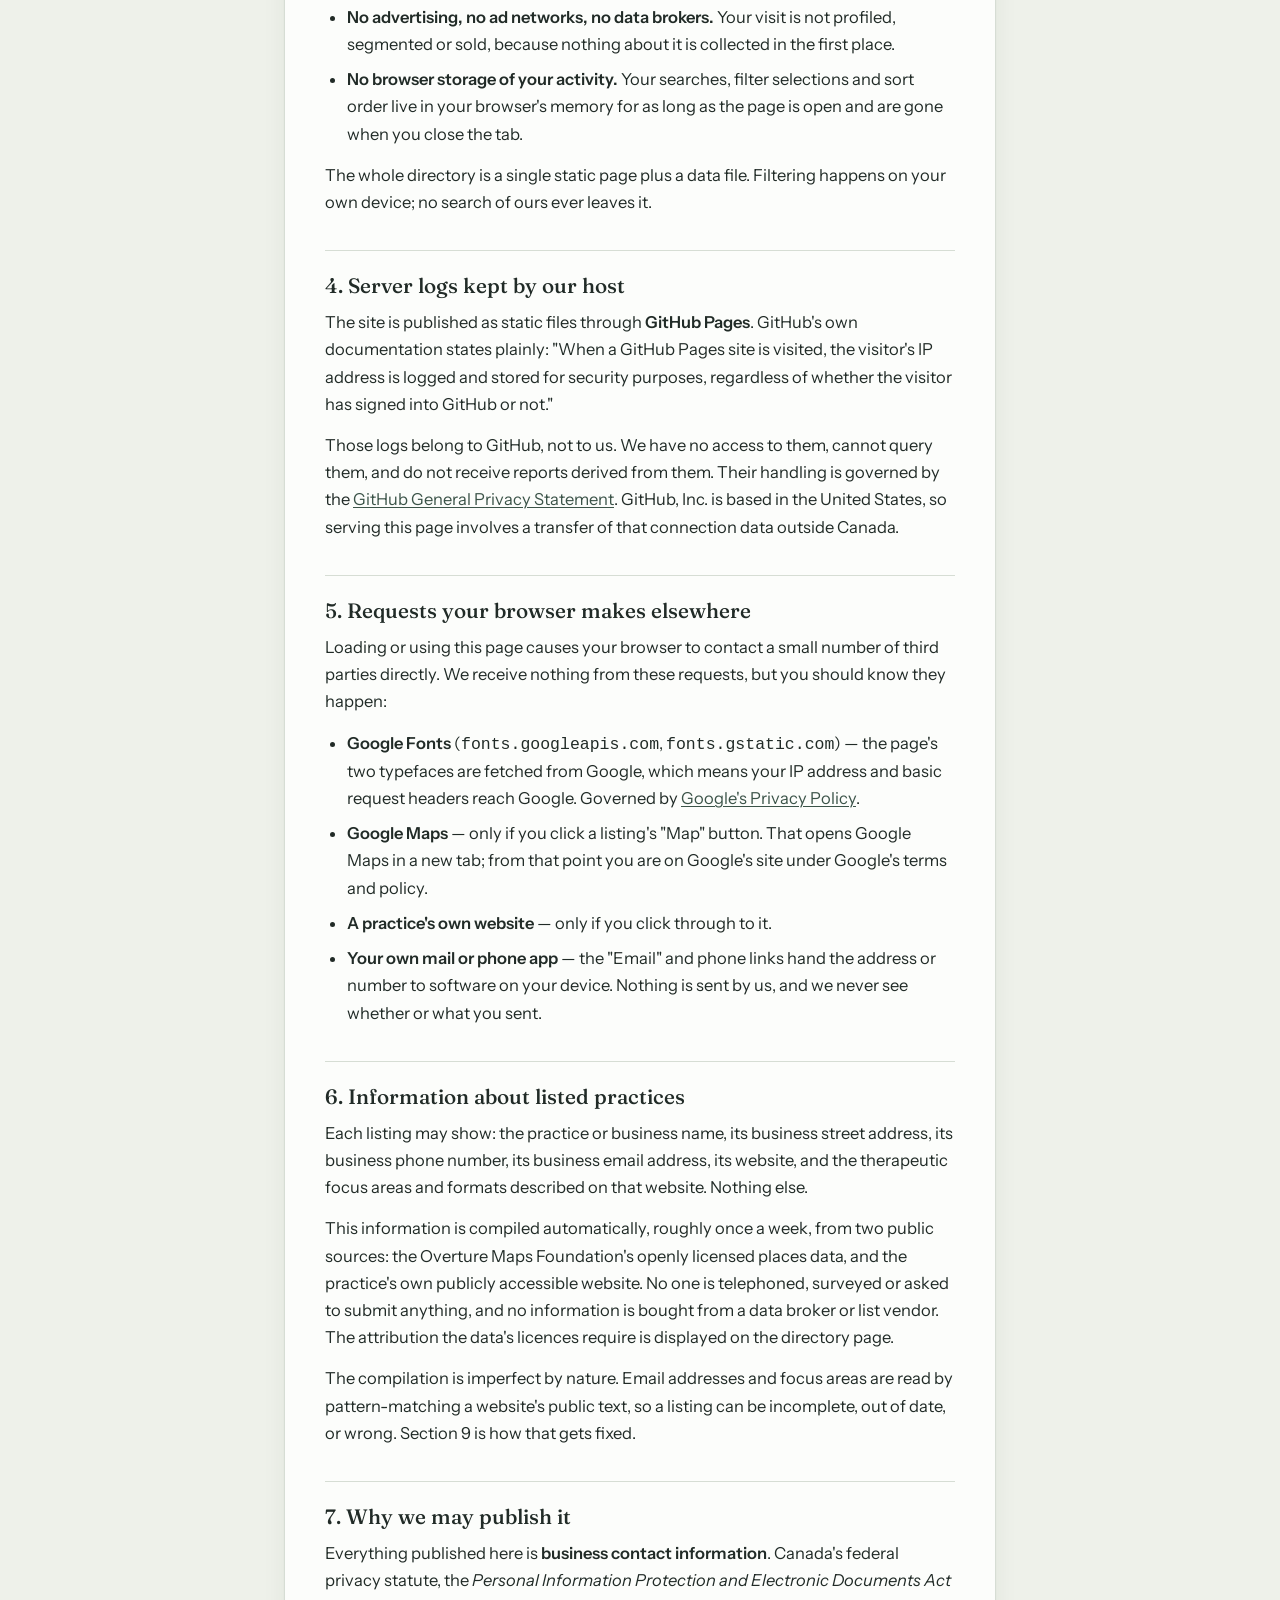
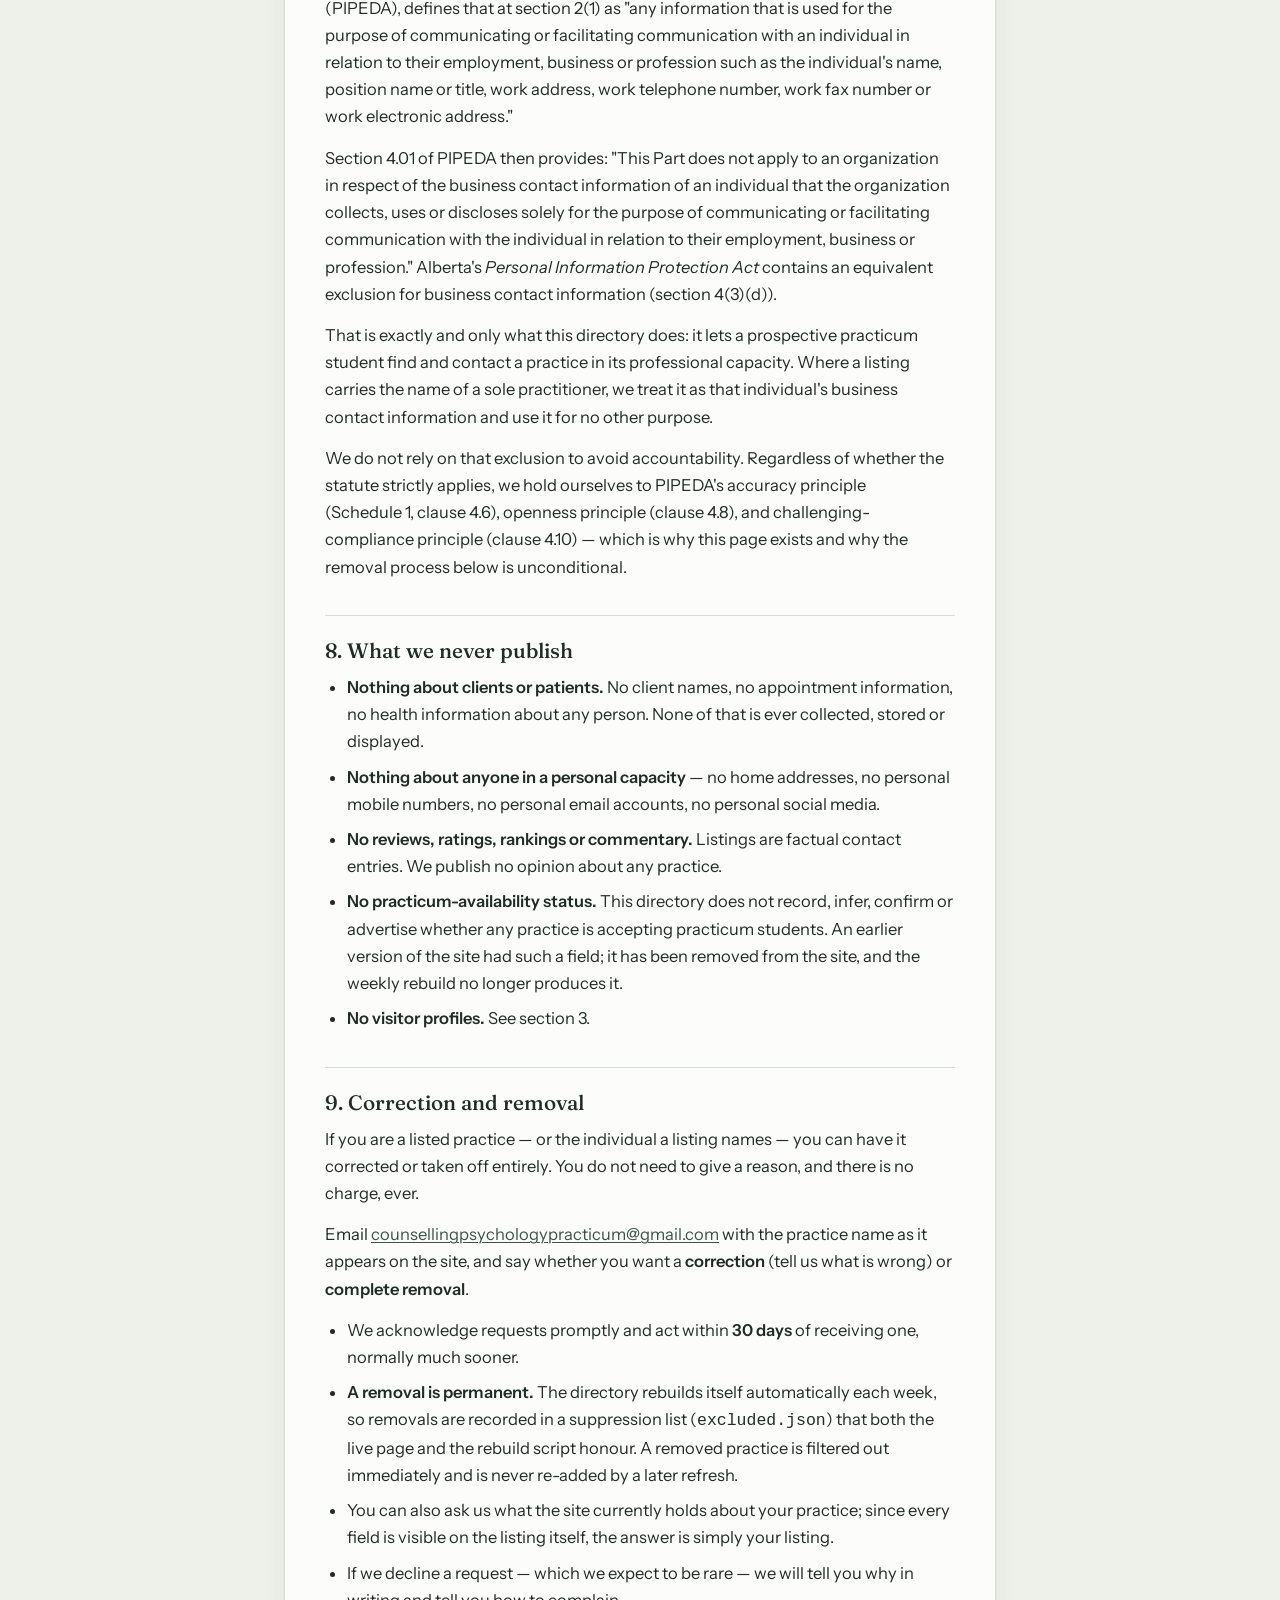
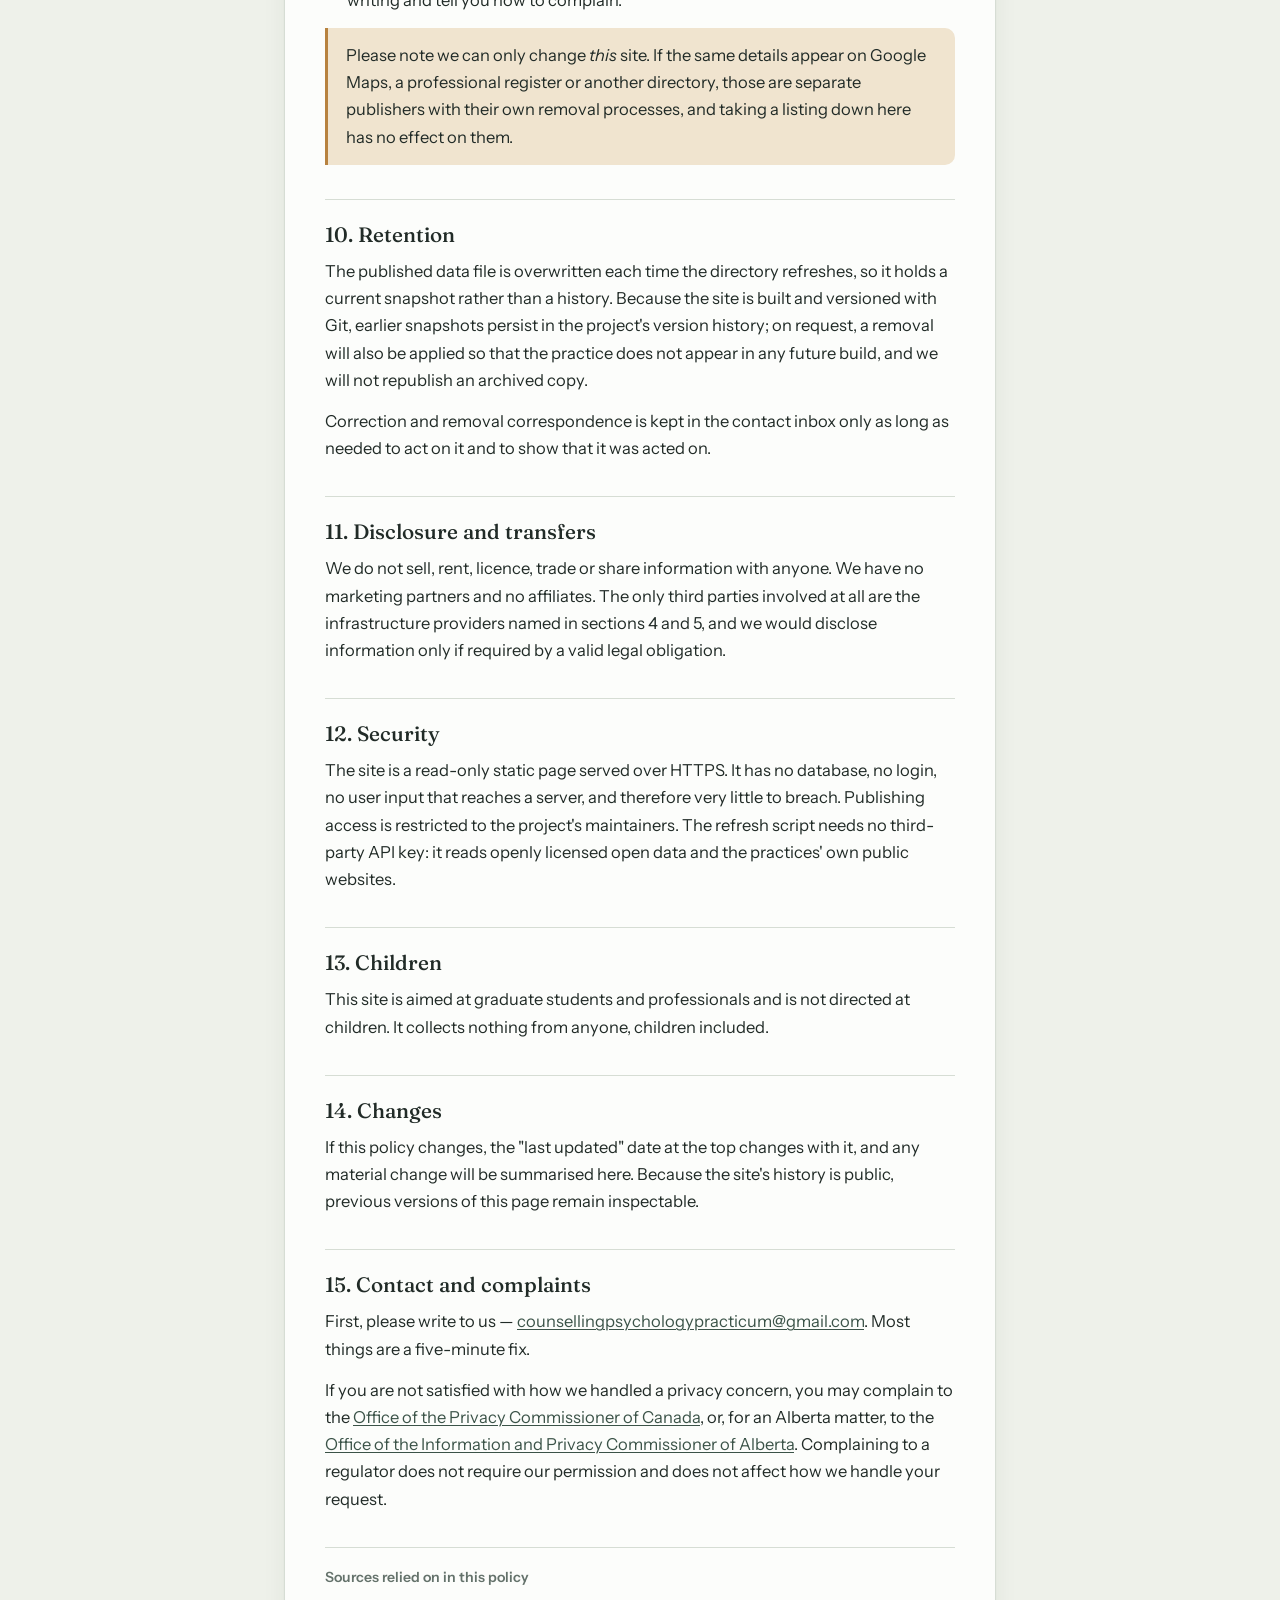
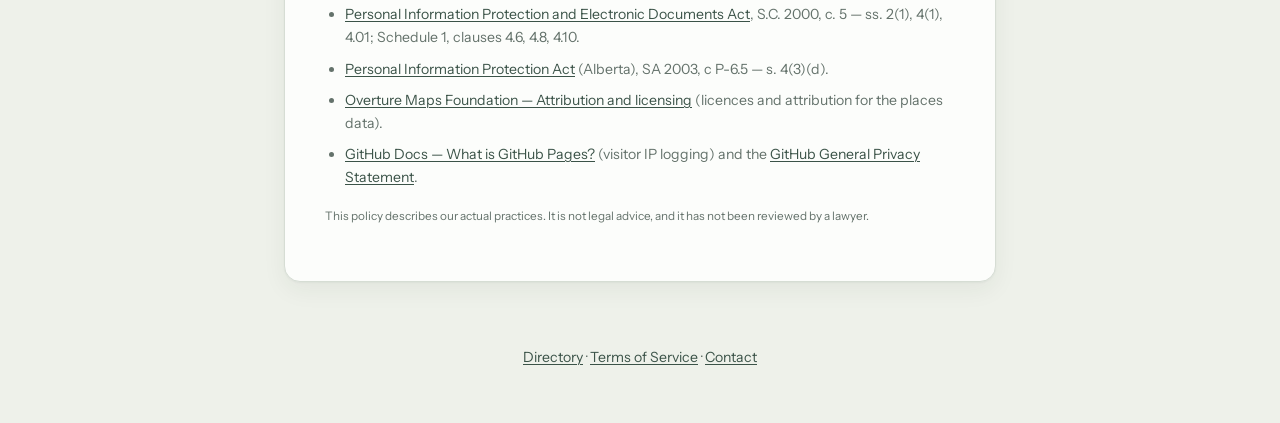
==== commit 15fa8d47: "Switch practice data from Google Places to Overture Maps; update legal pages Co-Authored-By: Claude " ====
--- a/privacy.html
+++ b/privacy.html
@@ -22,7 +22,7 @@
       Back to the directory
     </a>
     <h1>Privacy Policy</h1>
-    <p class="sub">Last updated 26 September 2026 · www.practicumcounsellingpsychology.online</p>
+    <p class="sub">Last updated 3 October 2026 · www.practicumcounsellingpsychology.online</p>
   </div>
 </header>
 
@@ -87,12 +87,12 @@
 
       <h2 id="listings">6. Information about listed practices</h2>
       <p>Each listing may show: the practice or business name, its business street address, its business phone number, its business email address, its website, and the therapeutic focus areas and formats described on that website. Nothing else.</p>
-      <p>This information is compiled automatically, roughly once a week, from two public sources: Google Maps business listings (retrieved through the Google Places API), and the practice's own publicly accessible website. No one is telephoned, surveyed or asked to submit anything, and no information is bought from a data broker or list vendor. Where Google requires attribution for that data, it is displayed on the directory page.</p>
+      <p>This information is compiled automatically, roughly once a week, from two public sources: the Overture Maps Foundation's openly licensed places data, and the practice's own publicly accessible website. No one is telephoned, surveyed or asked to submit anything, and no information is bought from a data broker or list vendor. The attribution the data's licences require is displayed on the directory page.</p>
       <p>The compilation is imperfect by nature. Email addresses and focus areas are read by pattern-matching a website's public text, so a listing can be incomplete, out of date, or wrong. Section&nbsp;9 is how that gets fixed.</p>
 
       <h2 id="basis">7. Why we may publish it</h2>
       <p>Everything published here is <strong>business contact information</strong>. Canada's federal privacy statute, the <em>Personal Information Protection and Electronic Documents Act</em> (PIPEDA), defines that at section&nbsp;2(1) as "any information that is used for the purpose of communicating or facilitating communication with an individual in relation to their employment, business or profession such as the individual's name, position name or title, work address, work telephone number, work fax number or work electronic address."</p>
-      <p>Section&nbsp;4.01 of PIPEDA then provides: "This Part does not apply to an organization in respect of the business contact information of an individual that the organization collects, uses or discloses solely for the purpose of communicating or facilitating communication with the individual in relation to their employment, business or profession." Alberta's <em>Personal Information Protection Act</em> contains an equivalent exclusion for business contact information.</p>
+      <p>Section&nbsp;4.01 of PIPEDA then provides: "This Part does not apply to an organization in respect of the business contact information of an individual that the organization collects, uses or discloses solely for the purpose of communicating or facilitating communication with the individual in relation to their employment, business or profession." Alberta's <em>Personal Information Protection Act</em> contains an equivalent exclusion for business contact information (section 4(3)(d)).</p>
       <p>That is exactly and only what this directory does: it lets a prospective practicum student find and contact a practice in its professional capacity. Where a listing carries the name of a sole practitioner, we treat it as that individual's business contact information and use it for no other purpose.</p>
       <p>We do not rely on that exclusion to avoid accountability. Regardless of whether the statute strictly applies, we hold ourselves to PIPEDA's accuracy principle (Schedule&nbsp;1, clause&nbsp;4.6), openness principle (clause&nbsp;4.8), and challenging-compliance principle (clause&nbsp;4.10) — which is why this page exists and why the removal process below is unconditional.</p>
 
@@ -126,7 +126,7 @@
       <p>We do not sell, rent, licence, trade or share information with anyone. We have no marketing partners and no affiliates. The only third parties involved at all are the infrastructure providers named in sections&nbsp;4 and&nbsp;5, and we would disclose information only if required by a valid legal obligation.</p>
 
       <h2 id="security">12. Security</h2>
-      <p>The site is a read-only static page served over HTTPS. It has no database, no login, no user input that reaches a server, and therefore very little to breach. Publishing access is restricted to the project's maintainers, and the API credential used by the refresh script is held as an encrypted repository secret rather than in the site's code.</p>
+      <p>The site is a read-only static page served over HTTPS. It has no database, no login, no user input that reaches a server, and therefore very little to breach. Publishing access is restricted to the project's maintainers. The refresh script needs no third-party API key: it reads openly licensed open data and the practices' own public websites.</p>
 
       <h2 id="children">13. Children</h2>
       <p>This site is aimed at graduate students and professionals and is not directed at children. It collects nothing from anyone, children included.</p>
@@ -142,7 +142,8 @@
         <p><strong>Sources relied on in this policy</strong></p>
         <ul>
           <li><a href="https://laws-lois.justice.gc.ca/eng/acts/P-8.6/FullText.html" target="_blank" rel="noopener">Personal Information Protection and Electronic Documents Act</a>, S.C. 2000, c. 5 — ss. 2(1), 4(1), 4.01; Schedule 1, clauses 4.6, 4.8, 4.10.</li>
-          <li><a href="https://www.alberta.ca/personal-information-protection-act" target="_blank" rel="noopener">Personal Information Protection Act</a> (Alberta), SA 2003, c P-6.5.</li>
+          <li><a href="https://www.alberta.ca/personal-information-protection-act" target="_blank" rel="noopener">Personal Information Protection Act</a> (Alberta), SA 2003, c P-6.5 — s. 4(3)(d).</li>
+          <li><a href="https://docs.overturemaps.org/attribution" target="_blank" rel="noopener">Overture Maps Foundation — Attribution and licensing</a> (licences and attribution for the places data).</li>
           <li><a href="https://docs.github.com/en/pages/getting-started-with-github-pages/what-is-github-pages" target="_blank" rel="noopener">GitHub Docs — What is GitHub Pages?</a> (visitor IP logging) and the <a href="https://docs.github.com/en/site-policy/privacy-policies/github-general-privacy-statement" target="_blank" rel="noopener">GitHub General Privacy Statement</a>.</li>
         </ul>
         <p><small>This policy describes our actual practices. It is not legal advice, and it has not been reviewed by a lawyer.</small></p>
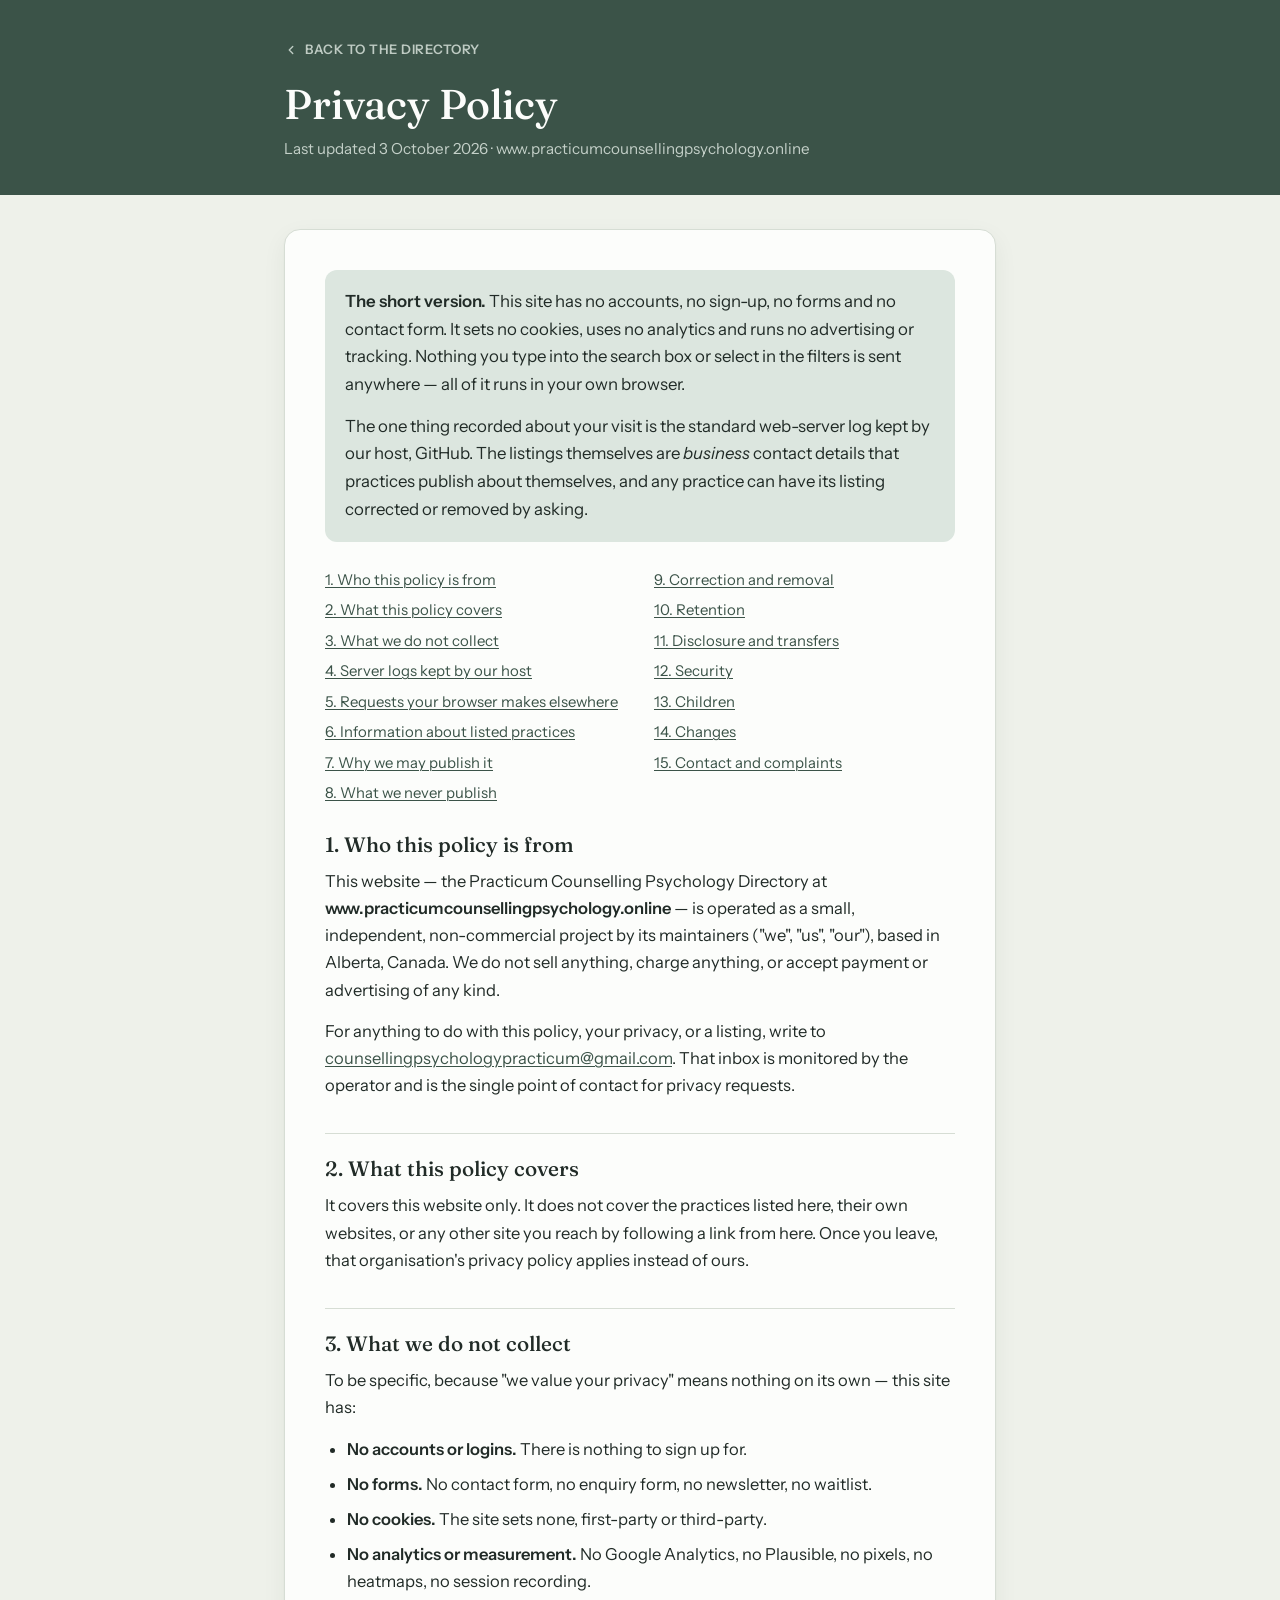
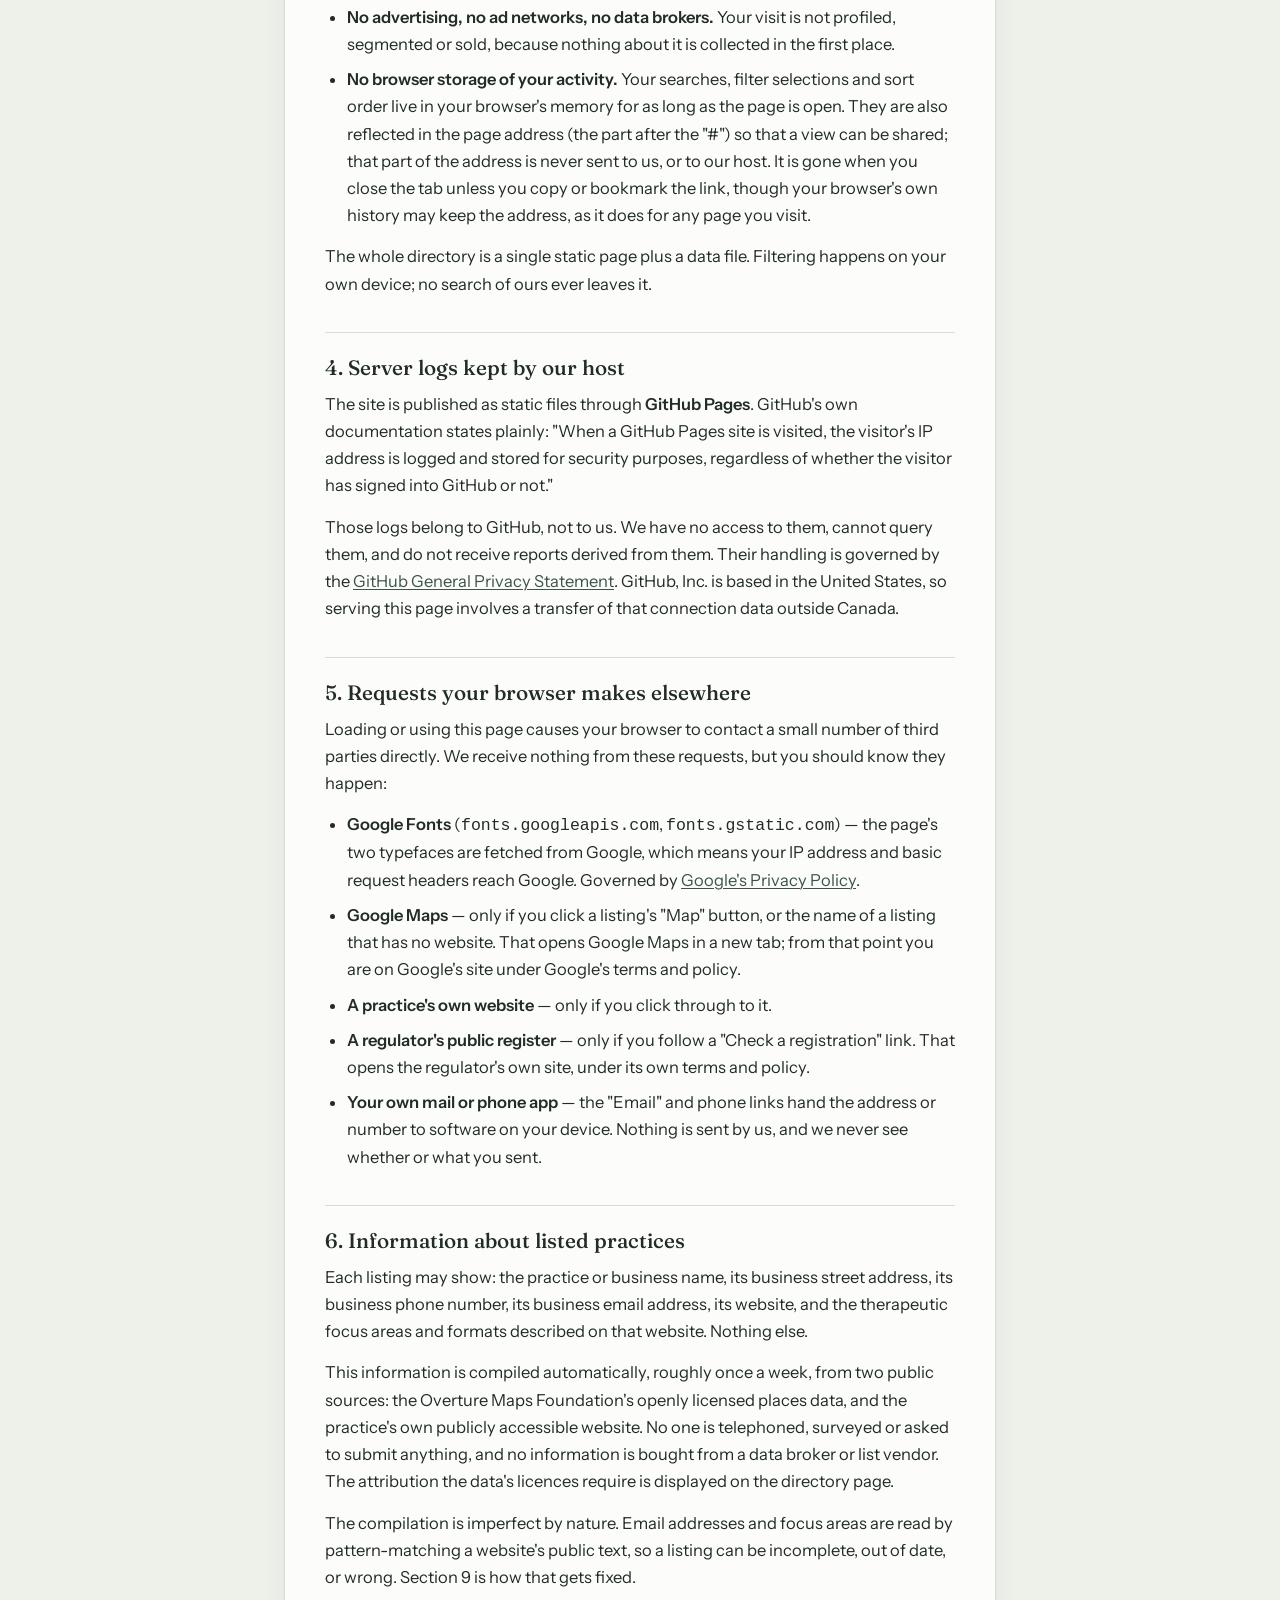
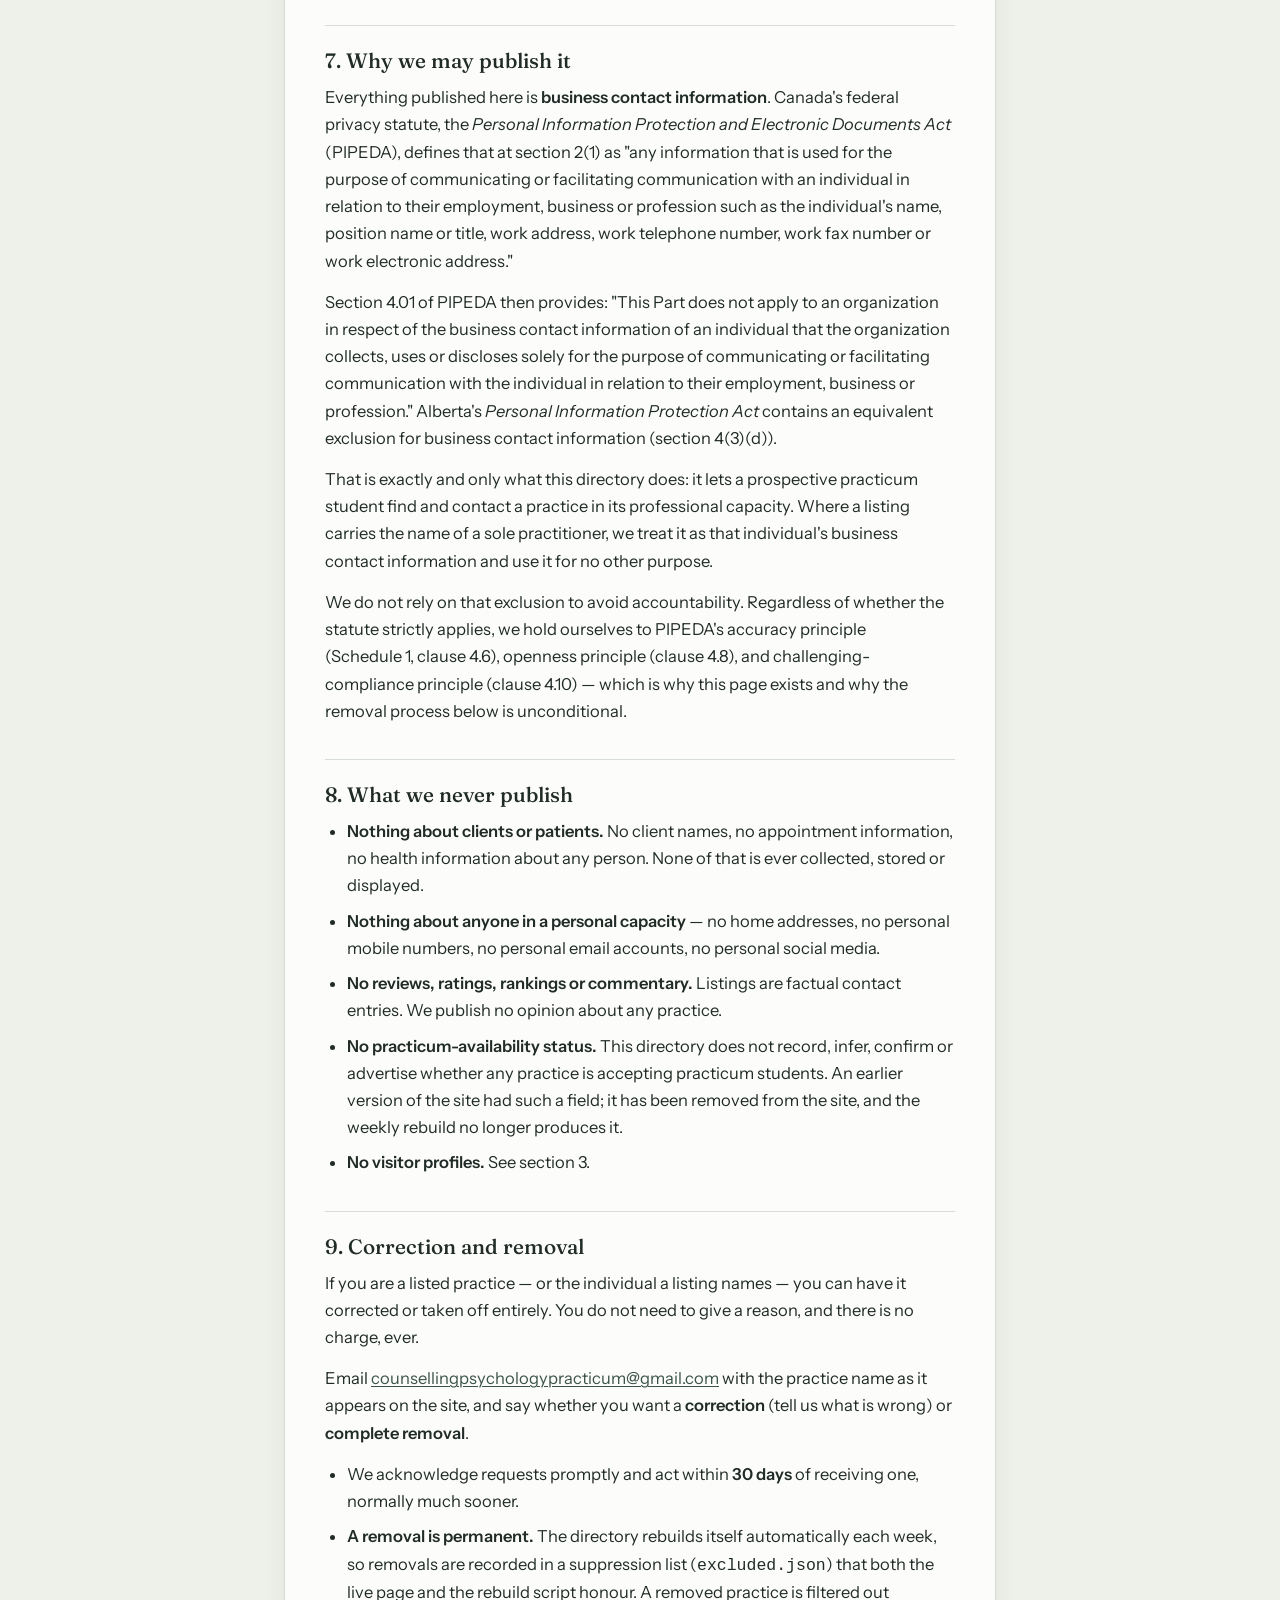
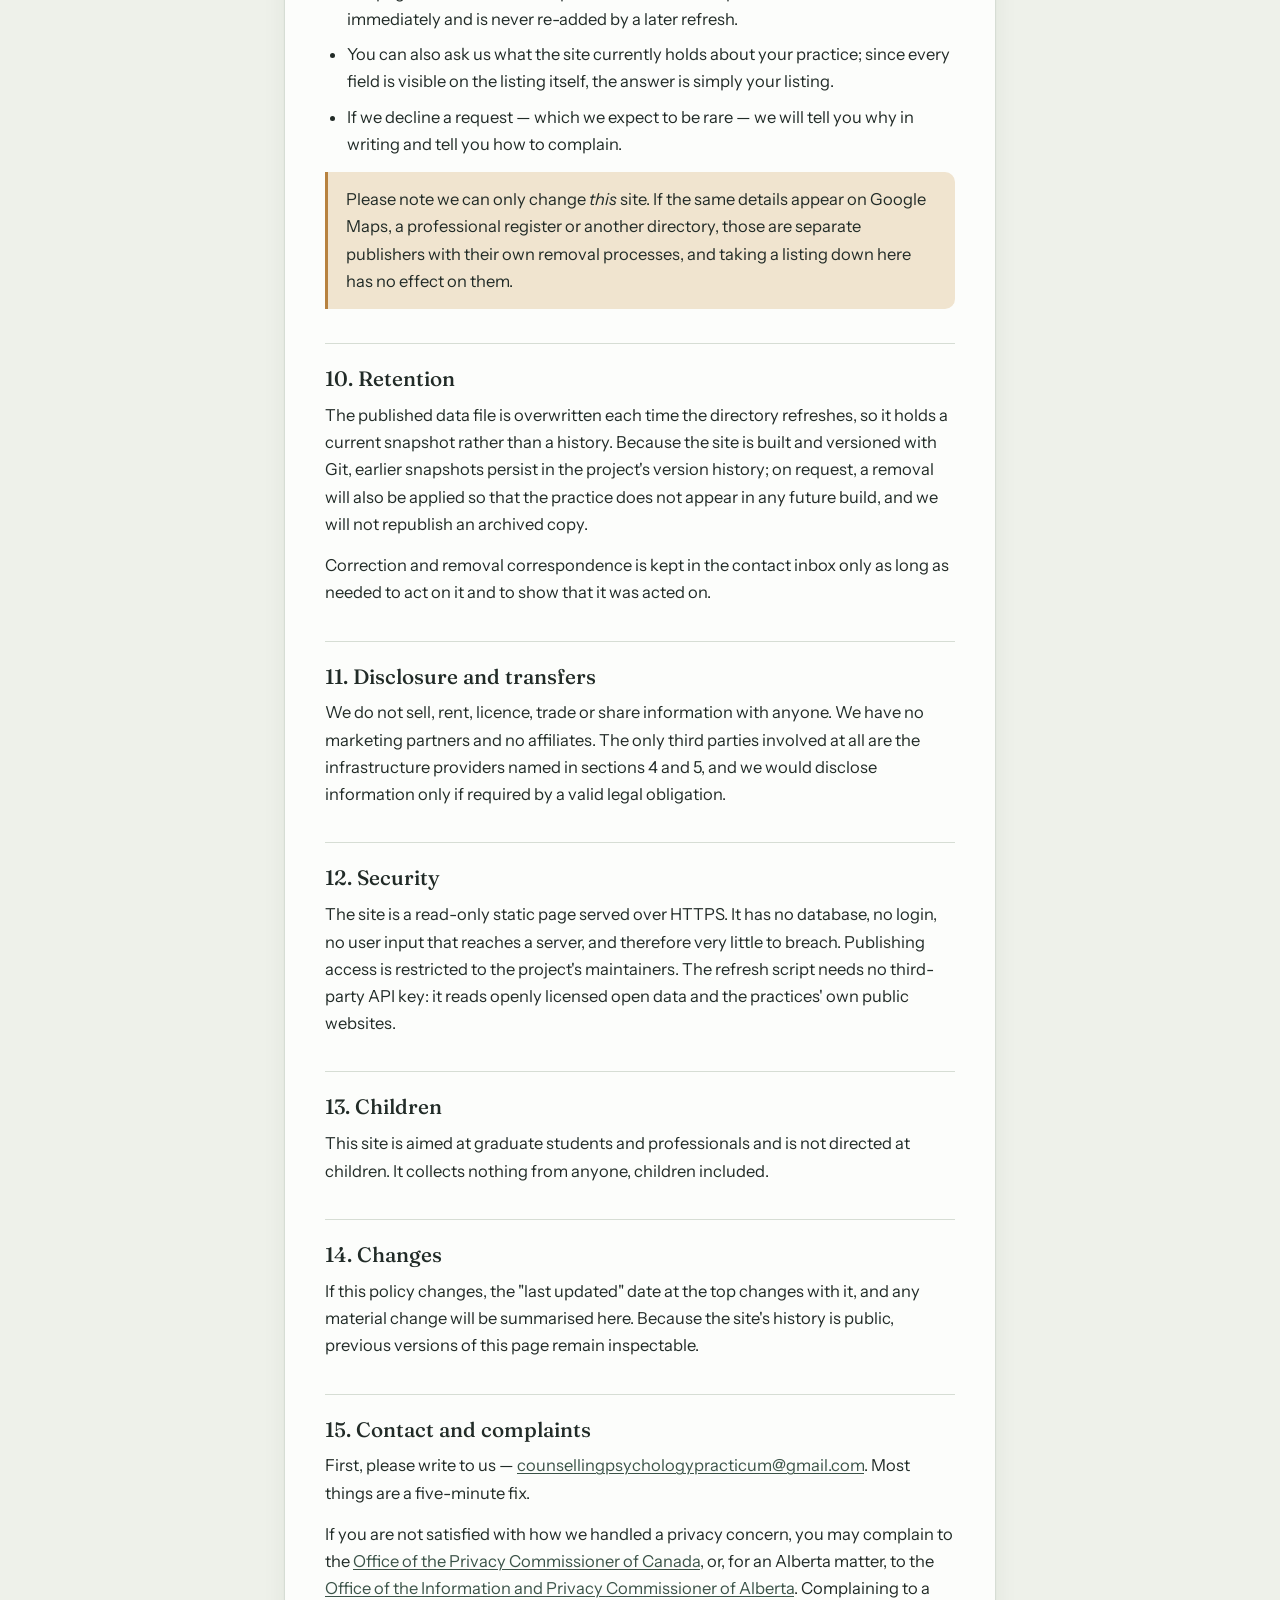
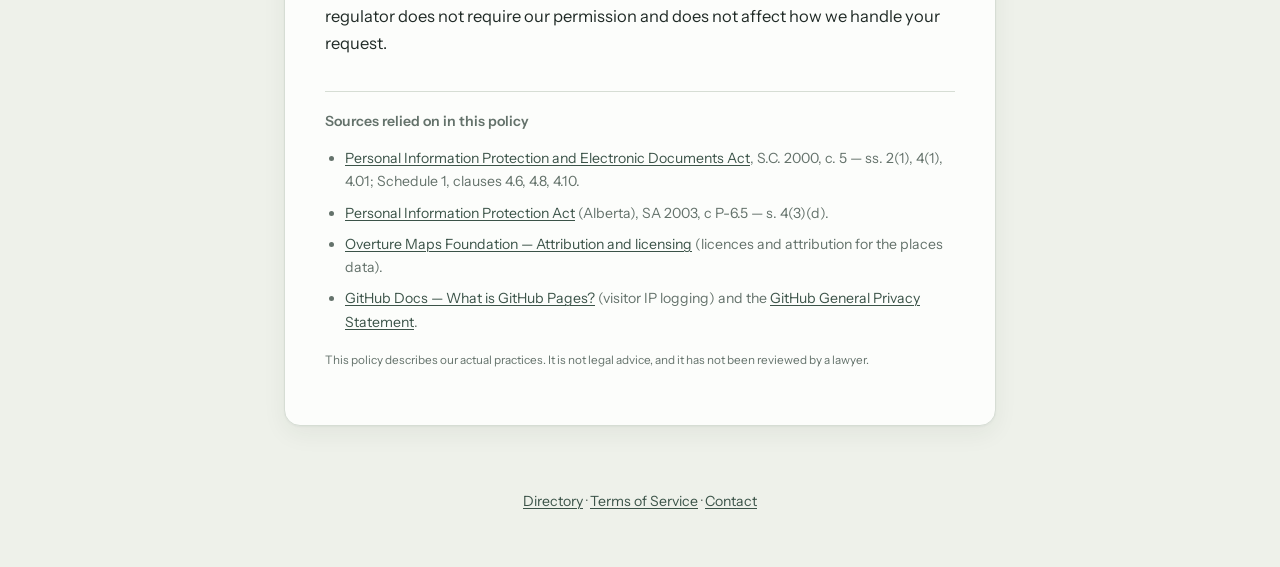
==== commit ab706c86: "Student contact improvements, wording fixes, exclude non-counselling listings Co-Authored-By: Claude" ====
--- a/privacy.html
+++ b/privacy.html
@@ -68,7 +68,7 @@
         <li><strong>No cookies.</strong> The site sets none, first-party or third-party.</li>
         <li><strong>No analytics or measurement.</strong> No Google Analytics, no Plausible, no pixels, no heatmaps, no session recording.</li>
         <li><strong>No advertising, no ad networks, no data brokers.</strong> Your visit is not profiled, segmented or sold, because nothing about it is collected in the first place.</li>
-        <li><strong>No browser storage of your activity.</strong> Your searches, filter selections and sort order live in your browser's memory for as long as the page is open and are gone when you close the tab.</li>
+        <li><strong>No browser storage of your activity.</strong> Your searches, filter selections and sort order live in your browser's memory for as long as the page is open. They are also reflected in the page address (the part after the "#") so that a view can be shared; that part of the address is never sent to us, or to our host. It is gone when you close the tab unless you copy or bookmark the link, though your browser's own history may keep the address, as it does for any page you visit.</li>
       </ul>
       <p>The whole directory is a single static page plus a data file. Filtering happens on your own device; no search of ours ever leaves it.</p>
 
@@ -80,8 +80,9 @@
       <p>Loading or using this page causes your browser to contact a small number of third parties directly. We receive nothing from these requests, but you should know they happen:</p>
       <ul>
         <li><strong>Google Fonts</strong> (<code>fonts.googleapis.com</code>, <code>fonts.gstatic.com</code>) — the page's two typefaces are fetched from Google, which means your IP address and basic request headers reach Google. Governed by <a href="https://policies.google.com/privacy" target="_blank" rel="noopener">Google's Privacy Policy</a>.</li>
-        <li><strong>Google Maps</strong> — only if you click a listing's "Map" button. That opens Google Maps in a new tab; from that point you are on Google's site under Google's terms and policy.</li>
+        <li><strong>Google Maps</strong> — only if you click a listing's "Map" button, or the name of a listing that has no website. That opens Google Maps in a new tab; from that point you are on Google's site under Google's terms and policy.</li>
         <li><strong>A practice's own website</strong> — only if you click through to it.</li>
+        <li><strong>A regulator's public register</strong> — only if you follow a "Check a registration" link. That opens the regulator's own site, under its own terms and policy.</li>
         <li><strong>Your own mail or phone app</strong> — the "Email" and phone links hand the address or number to software on your device. Nothing is sent by us, and we never see whether or what you sent.</li>
       </ul>
 
